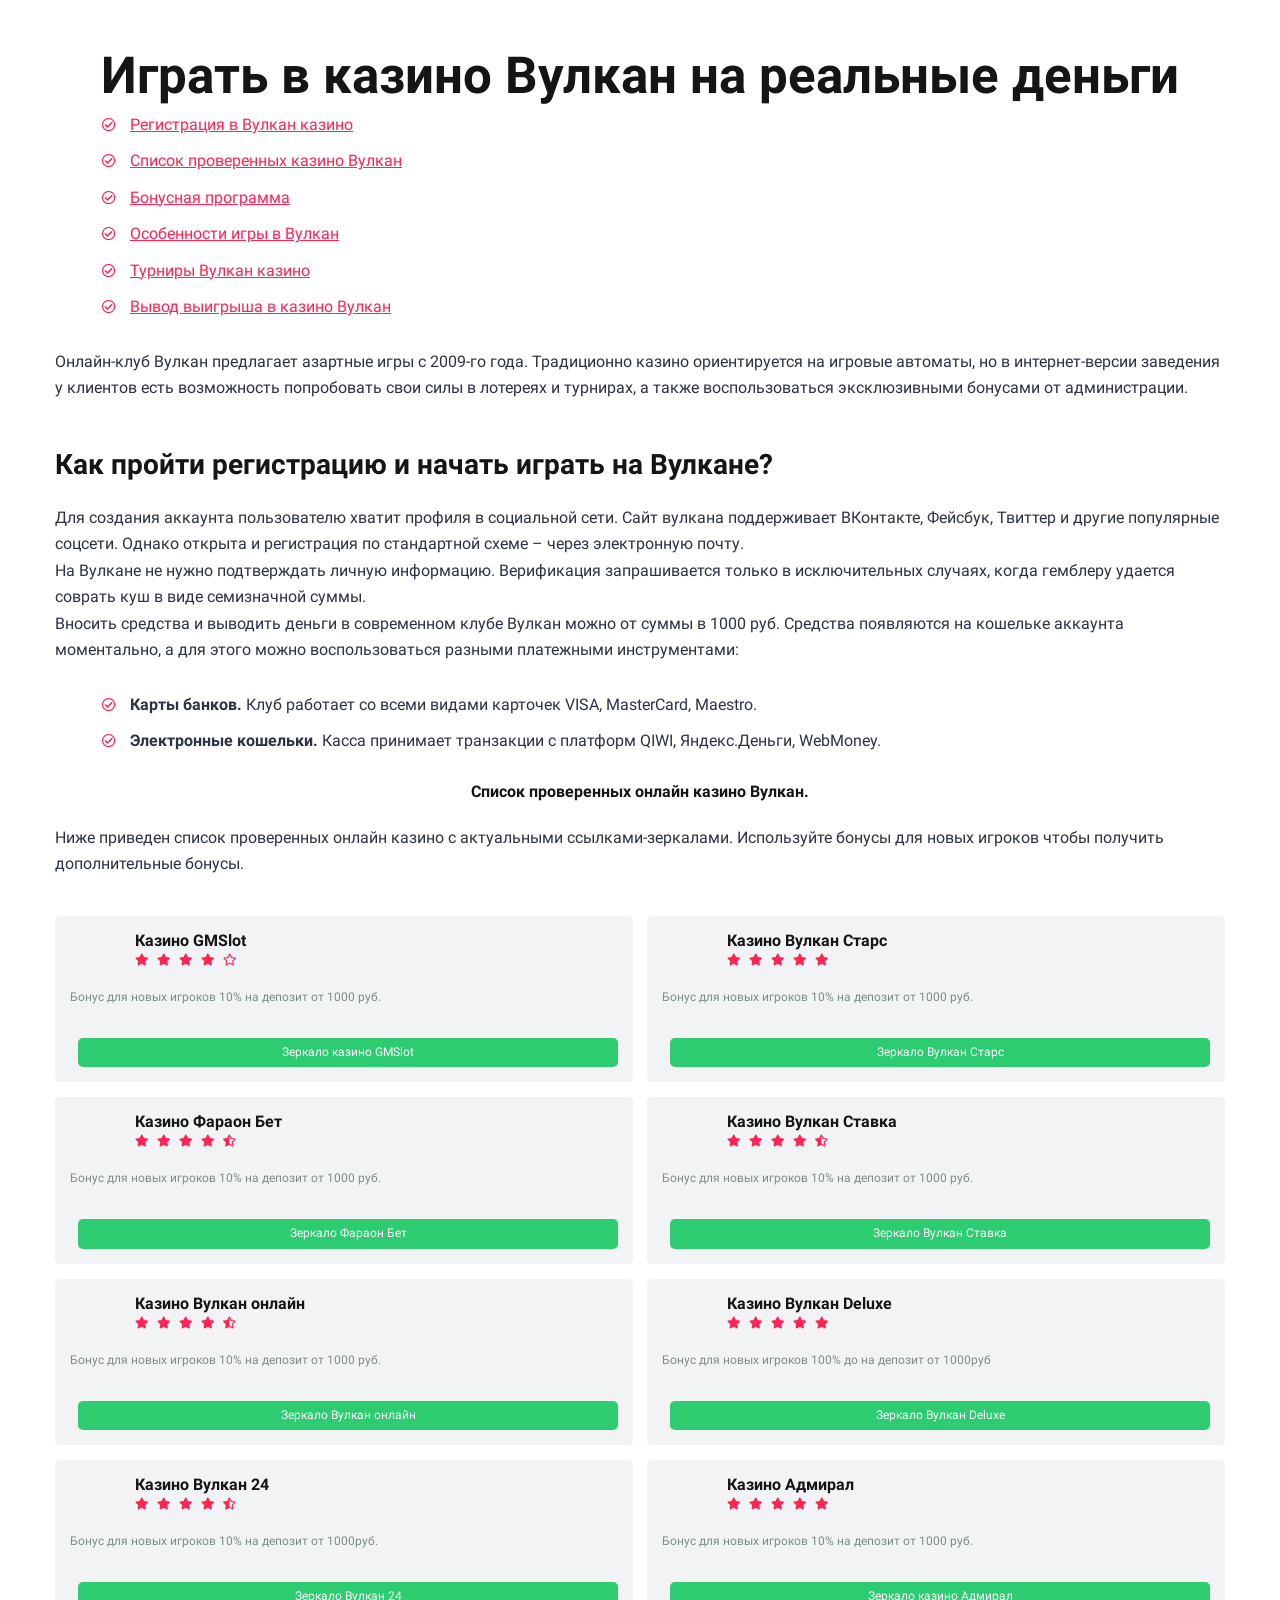
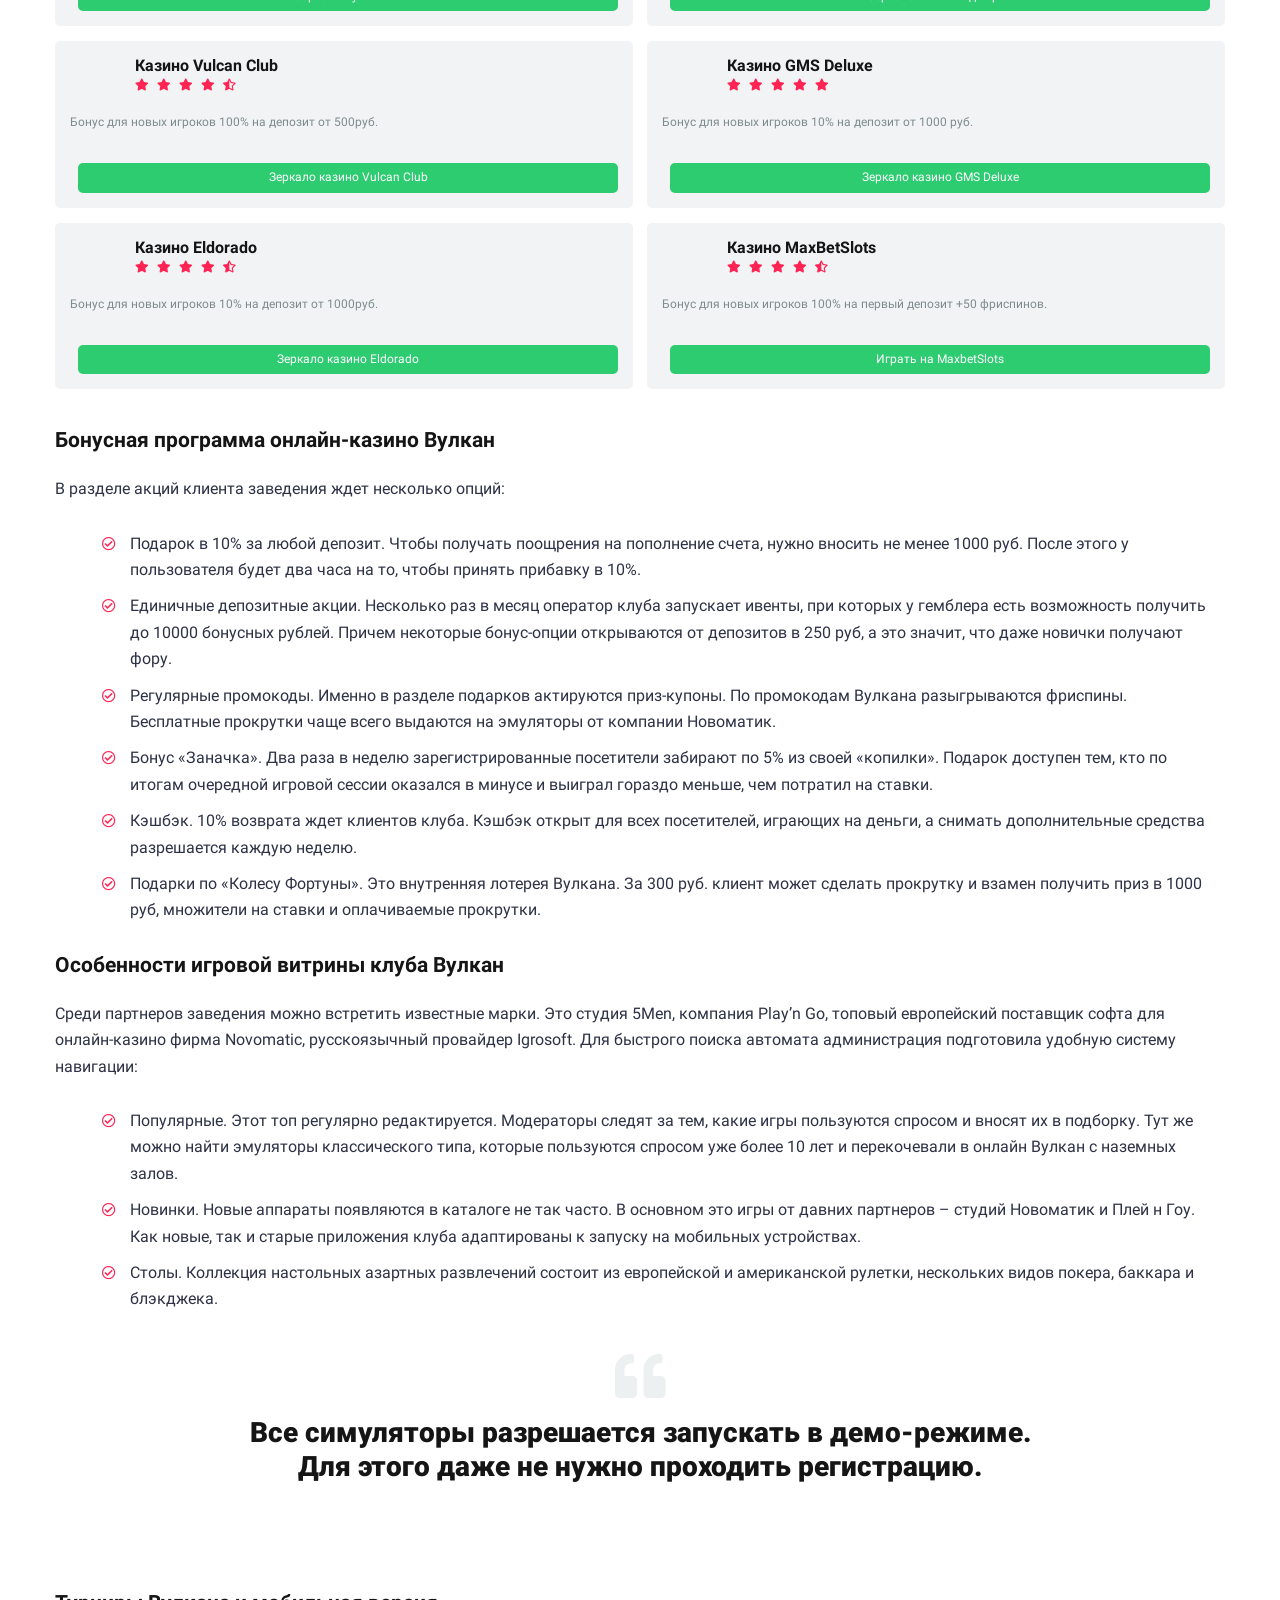
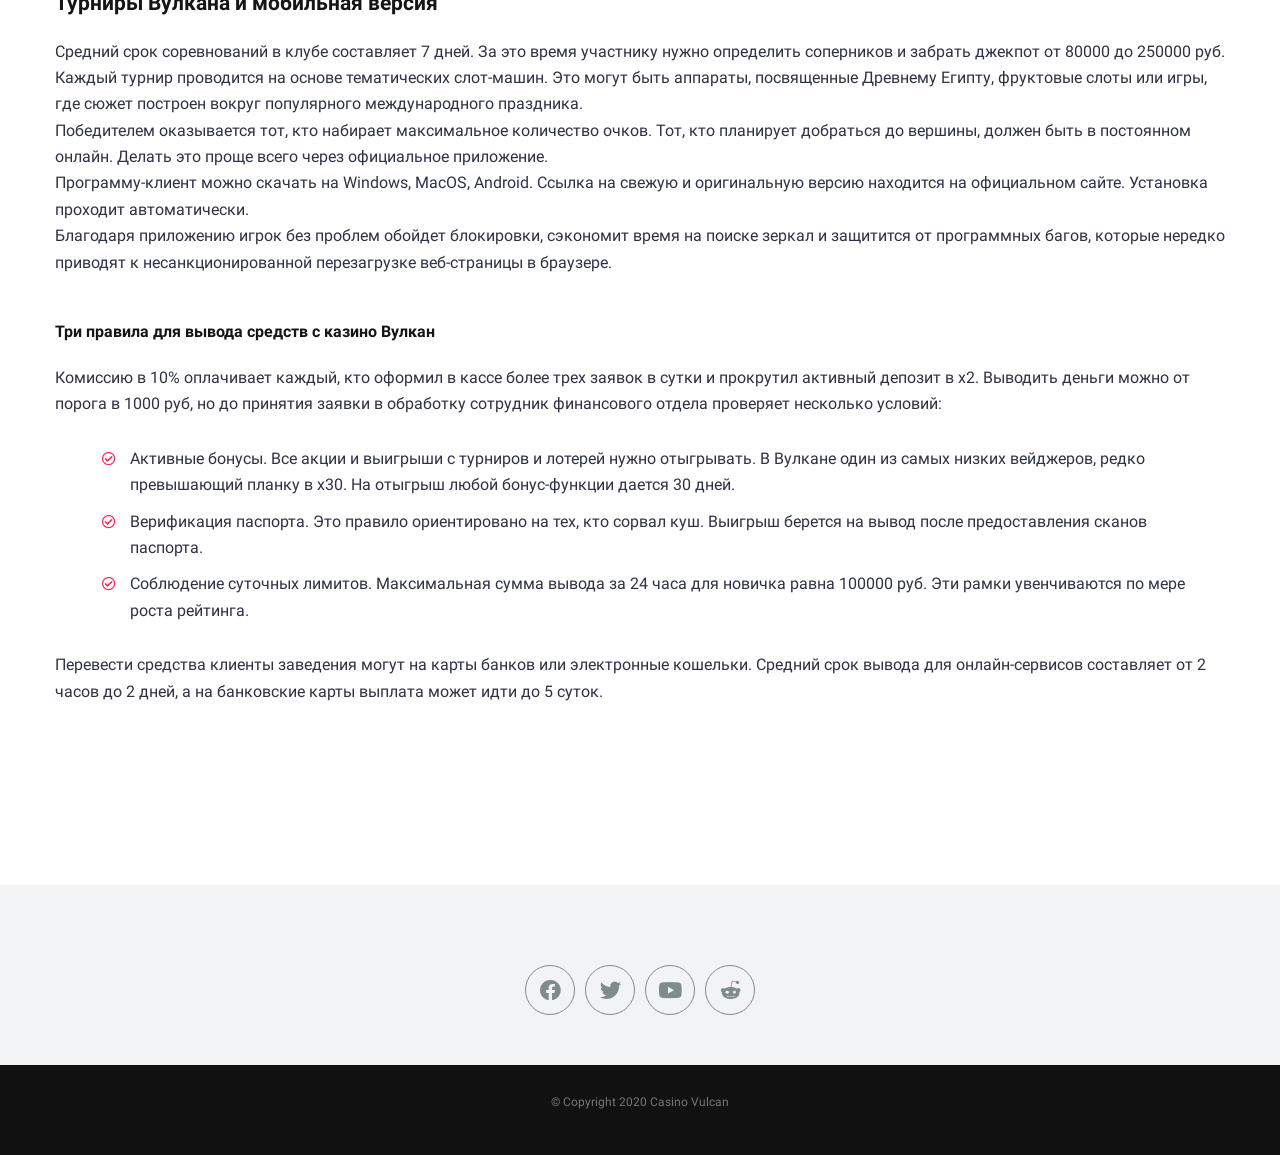
==== amp/index.html @ ddc8a1d8 "Create index.html" ====
<!doctype html>
<html ⚡ lang="ru-RU">
    <head>
        <meta charset="utf-8">
        <title>Играть в казино Вулкан на реальные деньги</title>
        <script async src="https://cdn.ampproject.org/v0.js"></script>
        <link rel="canonical" href="https://casino-vulcan.github.io/">
        <meta name="generator" content="https://html2amp.mobilizetoday.ru">
        <meta name="viewport" content="width=device-width,minimum-scale=1,initial-scale=1">
        <meta name="description" content="Играть в казино Вулкан на реальные деньги Регистрация в Вулкан казино Список проверенных казино Вулкан Бонусная программа Особенности игры в Вулкан Турниры Вулкан казино Вывод выигрыша в казино Вулкан Онлайн-клуб Вулкан предлагает азартные игры с 2009-го года. Традиционно казино ориентируется на игровые автоматы, но в интернет-версии заведения у клиентов есть возможность попробовать свои силы">
        <meta property="og:locale" content="ru_RU">
        <meta property="og:type" content="article">
        <meta property="og:title" content="Играть в казино Вулкан на реальные деньги">
        <meta property="og:description" content="Играть в казино Вулкан на реальные деньги Регистрация в Вулкан казино Список проверенных казино Вулкан Бонусная программа Особенности игры в Вулкан Турниры Вулкан казино Вывод выигрыша в казино Вулкан Онлайн-клуб Вулкан предлагает азартные игры с 2009-го года. Традиционно казино ориентируется на игровые автоматы, но в интернет-версии заведения у клиентов есть возможность попробовать свои силы в […]">
        <meta property="og:url" content="https://casino-vulcan.github.io/">
        <meta property="og:site_name" content="Играть в проверенные казино Вулкан на реальные деньги">
        <meta property="article:modified_time" content="2020-11-08T15:33:35+00:00">
        <meta property="og:image" content="https://casino-vulcan.github.io/img528852-1024x528.png">
        <meta name="twitter:card" content="summary_large_image">
        <meta name="theme-color" content="#f5f6fa">
        <meta name="msapplication-navbutton-color" content="#f5f6fa">
        <meta name="apple-mobile-web-app-status-bar-style" content="#f5f6fa">
        <meta name="msapplication-TileImage" content="https://casino-vulcan.github.io/favicon-270x270.png">
        <style amp-boilerplate="">body{-webkit-animation:-amp-start 8s steps(1,end) 0s 1 normal both;-moz-animation:-amp-start 8s steps(1,end) 0s 1 normal both;-ms-animation:-amp-start 8s steps(1,end) 0s 1 normal both;animation:-amp-start 8s steps(1,end) 0s 1 normal both}@-webkit-keyframes -amp-start{from{visibility:hidden}to{visibility:visible}}@-moz-keyframes -amp-start{from{visibility:hidden}to{visibility:visible}}@-ms-keyframes -amp-start{from{visibility:hidden}to{visibility:visible}}@-o-keyframes -amp-start{from{visibility:hidden}to{visibility:visible}}@keyframes -amp-start{from{visibility:hidden}to{visibility:visible}}</style>
        <noscript data-amp-spec=""><style amp-boilerplate="">body{-webkit-animation:none;-moz-animation:none;-ms-animation:none;animation:none}</style></noscript>
        <style amp-custom="">.wp-block-image {
  margin-bottom: 1em
}
.wp-block-image amp-img {
  max-width: 100%
}
.wp-block-image .aligncenter {
  display: table
}
.wp-block-image .aligncenter {
  margin-left: auto;
  margin-right: auto
}
.has-text-align-center {
  text-align: center
}
.aligncenter {
  clear: both
}
@font-face {
  font-family: Roboto;
  font-style: normal;
  font-weight: 300;
  src: local('Roboto Light'),local('Roboto-Light'),url(https://casino-vulcan.github.io/KFOlCnqEu92Fr1MmSU5fCRc4AMP6lbBP.woff2) format('woff2');
  unicode-range: U+0460-052F,U+1C80-1C88,U+20B4,U+2DE0-2DFF,U+A640-A69F,U+FE2E-FE2F
}
@font-face {
  font-family: Roboto;
  font-style: normal;
  font-weight: 300;
  src: local('Roboto Light'),local('Roboto-Light'),url(https://casino-vulcan.github.io/KFOlCnqEu92Fr1MmSU5fABc4AMP6lbBP.woff2) format('woff2');
  unicode-range: U+0400-045F,U+0490-0491,U+04B0-04B1,U+2116
}
@font-face {
  font-family: Roboto;
  font-style: normal;
  font-weight: 300;
  src: local('Roboto Light'),local('Roboto-Light'),url(https://casino-vulcan.github.io/KFOlCnqEu92Fr1MmSU5fCBc4AMP6lbBP.woff2) format('woff2');
  unicode-range: U+1F00-1FFF
}
@font-face {
  font-family: Roboto;
  font-style: normal;
  font-weight: 300;
  src: local('Roboto Light'),local('Roboto-Light'),url(https://casino-vulcan.github.io/KFOlCnqEu92Fr1MmSU5fBxc4AMP6lbBP.woff2) format('woff2');
  unicode-range: U+0370-03FF
}
@font-face {
  font-family: Roboto;
  font-style: normal;
  font-weight: 300;
  src: local('Roboto Light'),local('Roboto-Light'),url(https://casino-vulcan.github.io/KFOlCnqEu92Fr1MmSU5fCxc4AMP6lbBP.woff2) format('woff2');
  unicode-range: U+0102-0103,U+0110-0111,U+0128-0129,U+0168-0169,U+01A0-01A1,U+01AF-01B0,U+1EA0-1EF9,U+20AB
}
@font-face {
  font-family: Roboto;
  font-style: normal;
  font-weight: 300;
  src: local('Roboto Light'),local('Roboto-Light'),url(https://casino-vulcan.github.io/KFOlCnqEu92Fr1MmSU5fChc4AMP6lbBP.woff2) format('woff2');
  unicode-range: U+0100-024F,U+0259,U+1E00-1EFF,U+2020,U+20A0-20AB,U+20AD-20CF,U+2113,U+2C60-2C7F,U+A720-A7FF
}
@font-face {
  font-family: Roboto;
  font-style: normal;
  font-weight: 300;
  src: local('Roboto Light'),local('Roboto-Light'),url(https://casino-vulcan.github.io/KFOlCnqEu92Fr1MmSU5fBBc4AMP6lQ.woff2) format('woff2');
  unicode-range: U+0000-00FF,U+0131,U+0152-0153,U+02BB-02BC,U+02C6,U+02DA,U+02DC,U+2000-206F,U+2074,U+20AC,U+2122,U+2191,U+2193,U+2212,U+2215,U+FEFF,U+FFFD
}
@font-face {
  font-family: Roboto;
  font-style: normal;
  font-weight: 400;
  src: local('Roboto'),local('Roboto-Regular'),url(https://casino-vulcan.github.io/KFOmCnqEu92Fr1Mu72xKKTU1Kvnz.woff2) format('woff2');
  unicode-range: U+0460-052F,U+1C80-1C88,U+20B4,U+2DE0-2DFF,U+A640-A69F,U+FE2E-FE2F
}
@font-face {
  font-family: Roboto;
  font-style: normal;
  font-weight: 400;
  src: local('Roboto'),local('Roboto-Regular'),url(https://casino-vulcan.github.io/KFOmCnqEu92Fr1Mu5mxKKTU1Kvnz.woff2) format('woff2');
  unicode-range: U+0400-045F,U+0490-0491,U+04B0-04B1,U+2116
}
@font-face {
  font-family: Roboto;
  font-style: normal;
  font-weight: 400;
  src: local('Roboto'),local('Roboto-Regular'),url(https://casino-vulcan.github.io/KFOmCnqEu92Fr1Mu7mxKKTU1Kvnz.woff2) format('woff2');
  unicode-range: U+1F00-1FFF
}
@font-face {
  font-family: Roboto;
  font-style: normal;
  font-weight: 400;
  src: local('Roboto'),local('Roboto-Regular'),url(https://casino-vulcan.github.io/KFOmCnqEu92Fr1Mu4WxKKTU1Kvnz.woff2) format('woff2');
  unicode-range: U+0370-03FF
}
@font-face {
  font-family: Roboto;
  font-style: normal;
  font-weight: 400;
  src: local('Roboto'),local('Roboto-Regular'),url(https://casino-vulcan.github.io/KFOmCnqEu92Fr1Mu7WxKKTU1Kvnz.woff2) format('woff2');
  unicode-range: U+0102-0103,U+0110-0111,U+0128-0129,U+0168-0169,U+01A0-01A1,U+01AF-01B0,U+1EA0-1EF9,U+20AB
}
@font-face {
  font-family: Roboto;
  font-style: normal;
  font-weight: 400;
  src: local('Roboto'),local('Roboto-Regular'),url(https://casino-vulcan.github.io/KFOmCnqEu92Fr1Mu7GxKKTU1Kvnz.woff2) format('woff2');
  unicode-range: U+0100-024F,U+0259,U+1E00-1EFF,U+2020,U+20A0-20AB,U+20AD-20CF,U+2113,U+2C60-2C7F,U+A720-A7FF
}
@font-face {
  font-family: Roboto;
  font-style: normal;
  font-weight: 400;
  src: local('Roboto'),local('Roboto-Regular'),url(https://casino-vulcan.github.io/KFOmCnqEu92Fr1Mu4mxKKTU1Kg.woff2) format('woff2');
  unicode-range: U+0000-00FF,U+0131,U+0152-0153,U+02BB-02BC,U+02C6,U+02DA,U+02DC,U+2000-206F,U+2074,U+20AC,U+2122,U+2191,U+2193,U+2212,U+2215,U+FEFF,U+FFFD
}
@font-face {
  font-family: Roboto;
  font-style: normal;
  font-weight: 700;
  src: local('Roboto Bold'),local('Roboto-Bold'),url(https://casino-vulcan.github.io/KFOlCnqEu92Fr1MmWUlfCRc4AMP6lbBP.woff2) format('woff2');
  unicode-range: U+0460-052F,U+1C80-1C88,U+20B4,U+2DE0-2DFF,U+A640-A69F,U+FE2E-FE2F
}
@font-face {
  font-family: Roboto;
  font-style: normal;
  font-weight: 700;
  src: local('Roboto Bold'),local('Roboto-Bold'),url(https://casino-vulcan.github.io/KFOlCnqEu92Fr1MmWUlfABc4AMP6lbBP.woff2) format('woff2');
  unicode-range: U+0400-045F,U+0490-0491,U+04B0-04B1,U+2116
}
@font-face {
  font-family: Roboto;
  font-style: normal;
  font-weight: 700;
  src: local('Roboto Bold'),local('Roboto-Bold'),url(https://casino-vulcan.github.io/KFOlCnqEu92Fr1MmWUlfCBc4AMP6lbBP.woff2) format('woff2');
  unicode-range: U+1F00-1FFF
}
@font-face {
  font-family: Roboto;
  font-style: normal;
  font-weight: 700;
  src: local('Roboto Bold'),local('Roboto-Bold'),url(https://casino-vulcan.github.io/KFOlCnqEu92Fr1MmWUlfBxc4AMP6lbBP.woff2) format('woff2');
  unicode-range: U+0370-03FF
}
@font-face {
  font-family: Roboto;
  font-style: normal;
  font-weight: 700;
  src: local('Roboto Bold'),local('Roboto-Bold'),url(https://casino-vulcan.github.io/KFOlCnqEu92Fr1MmWUlfCxc4AMP6lbBP.woff2) format('woff2');
  unicode-range: U+0102-0103,U+0110-0111,U+0128-0129,U+0168-0169,U+01A0-01A1,U+01AF-01B0,U+1EA0-1EF9,U+20AB
}
@font-face {
  font-family: Roboto;
  font-style: normal;
  font-weight: 700;
  src: local('Roboto Bold'),local('Roboto-Bold'),url(https://casino-vulcan.github.io/KFOlCnqEu92Fr1MmWUlfChc4AMP6lbBP.woff2) format('woff2');
  unicode-range: U+0100-024F,U+0259,U+1E00-1EFF,U+2020,U+20A0-20AB,U+20AD-20CF,U+2113,U+2C60-2C7F,U+A720-A7FF
}
@font-face {
  font-family: Roboto;
  font-style: normal;
  font-weight: 700;
  src: local('Roboto Bold'),local('Roboto-Bold'),url(https://casino-vulcan.github.io/KFOlCnqEu92Fr1MmWUlfBBc4AMP6lQ.woff2) format('woff2');
  unicode-range: U+0000-00FF,U+0131,U+0152-0153,U+02BB-02BC,U+02C6,U+02DA,U+02DC,U+2000-206F,U+2074,U+20AC,U+2122,U+2191,U+2193,U+2212,U+2215,U+FEFF,U+FFFD
}
@font-face {
  font-family: Roboto;
  font-style: normal;
  font-weight: 900;
  src: local('Roboto Black'),local('Roboto-Black'),url(https://casino-vulcan.github.io/KFOlCnqEu92Fr1MmYUtfCRc4AMP6lbBP.woff2) format('woff2');
  unicode-range: U+0460-052F,U+1C80-1C88,U+20B4,U+2DE0-2DFF,U+A640-A69F,U+FE2E-FE2F
}
@font-face {
  font-family: Roboto;
  font-style: normal;
  font-weight: 900;
  src: local('Roboto Black'),local('Roboto-Black'),url(https://casino-vulcan.github.io/KFOlCnqEu92Fr1MmYUtfABc4AMP6lbBP.woff2) format('woff2');
  unicode-range: U+0400-045F,U+0490-0491,U+04B0-04B1,U+2116
}
@font-face {
  font-family: Roboto;
  font-style: normal;
  font-weight: 900;
  src: local('Roboto Black'),local('Roboto-Black'),url(https://casino-vulcan.github.io/KFOlCnqEu92Fr1MmYUtfCBc4AMP6lbBP.woff2) format('woff2');
  unicode-range: U+1F00-1FFF
}
@font-face {
  font-family: Roboto;
  font-style: normal;
  font-weight: 900;
  src: local('Roboto Black'),local('Roboto-Black'),url(https://casino-vulcan.github.io/KFOlCnqEu92Fr1MmYUtfBxc4AMP6lbBP.woff2) format('woff2');
  unicode-range: U+0370-03FF
}
@font-face {
  font-family: Roboto;
  font-style: normal;
  font-weight: 900;
  src: local('Roboto Black'),local('Roboto-Black'),url(https://casino-vulcan.github.io/KFOlCnqEu92Fr1MmYUtfCxc4AMP6lbBP.woff2) format('woff2');
  unicode-range: U+0102-0103,U+0110-0111,U+0128-0129,U+0168-0169,U+01A0-01A1,U+01AF-01B0,U+1EA0-1EF9,U+20AB
}
@font-face {
  font-family: Roboto;
  font-style: normal;
  font-weight: 900;
  src: local('Roboto Black'),local('Roboto-Black'),url(https://casino-vulcan.github.io/KFOlCnqEu92Fr1MmYUtfChc4AMP6lbBP.woff2) format('woff2');
  unicode-range: U+0100-024F,U+0259,U+1E00-1EFF,U+2020,U+20A0-20AB,U+20AD-20CF,U+2113,U+2C60-2C7F,U+A720-A7FF
}
@font-face {
  font-family: Roboto;
  font-style: normal;
  font-weight: 900;
  src: local('Roboto Black'),local('Roboto-Black'),url(https://casino-vulcan.github.io/KFOlCnqEu92Fr1MmYUtfBBc4AMP6lQ.woff2) format('woff2');
  unicode-range: U+0000-00FF,U+0131,U+0152-0153,U+02BB-02BC,U+02C6,U+02DA,U+02DC,U+2000-206F,U+2074,U+20AC,U+2122,U+2191,U+2193,U+2212,U+2215,U+FEFF,U+FFFD
}
.fab {
  -moz-osx-font-smoothing: grayscale;
  -webkit-font-smoothing: antialiased;
  display: inline-block;
  font-style: normal;
  font-variant: normal;
  text-rendering: auto;
  line-height: 1
}
.fa-facebook:before {
  content: "\f09a"
}
.fa-reddit-alien:before {
  content: "\f281"
}
.fa-twitter:before {
  content: "\f099"
}
.fa-youtube:before {
  content: "\f167"
}
@font-face {
  font-family: "Font Awesome 5 Brands";
  font-style: normal;
  font-weight: 400;
  font-display: auto;
  src: url(https://casino-vulcan.github.io/styles.pure.css);
  src: url(https://casino-vulcan.github.io/fa-brands-400.eot) format("embedded-opentype"),url(https://casino-vulcan.github.io/fa-brands-400.woff2) format("woff2"),url(https://casino-vulcan.github.io/fa-brands-400.woff) format("woff"),url(https://casino-vulcan.github.io/fa-brands-400.ttf) format("truetype"),url(https://casino-vulcan.github.io/fa-brands-400.svg) format("svg")
}
.fab {
  font-family: "Font Awesome 5 Brands"
}
@font-face {
  font-family: "Font Awesome 5 Free";
  font-style: normal;
  font-weight: 400;
  font-display: auto;
  src: url(https://casino-vulcan.github.io/styles.pure.css);
  src: url(https://casino-vulcan.github.io/fa-regular-400.eot) format("embedded-opentype"),url(https://casino-vulcan.github.io/fa-regular-400.woff2) format("woff2"),url(https://casino-vulcan.github.io/fa-regular-400.woff) format("woff"),url(https://casino-vulcan.github.io/fa-regular-400.ttf) format("truetype"),url(https://casino-vulcan.github.io/fa-regular-400.svg) format("svg")
}
@font-face {
  font-family: "Font Awesome 5 Free";
  font-style: normal;
  font-weight: 900;
  font-display: auto;
  src: url(https://casino-vulcan.github.io/styles.pure.css);
  src: url(https://casino-vulcan.github.io/fa-solid-900.eot) format("embedded-opentype"),url(https://casino-vulcan.github.io/fa-solid-900.woff2) format("woff2"),url(https://casino-vulcan.github.io/fa-solid-900.woff) format("woff"),url(https://casino-vulcan.github.io/fa-solid-900.ttf) format("truetype"),url(https://casino-vulcan.github.io/fa-solid-900.svg) format("svg")
}
a,
amp-img,
blockquote,
body,
div,
figure,
h1,
h2,
h3,
h4,
html,
i,
li,
p,
span,
strong,
ul {
  margin: 0;
  border: 0
}
figure {
  display: block
}
ul {
  list-style: none
}
blockquote {
  quotes: none
}
blockquote:after,
blockquote:before {
  content: '';
  content: none
}
html {
  overflow-x: hidden;
  box-sizing: border-box
}
* {
  box-sizing: inherit
}
body {
  background-color: #fff;
  color: #2e3246;
  font-family: Roboto,sans-serif;
  font-weight: 400;
  font-size: 16px;
  line-height: 100%;
  -webkit-font-smoothing: antialiased;
  margin: 0 auto;
  padding: 0;
  overflow: hidden
}
::-webkit-input-placeholder {
  color: #2d3436
}
:-ms-input-placeholder {
  color: #2d3436
}
::-moz-placeholder {
  color: #2d3436;
  opacity: 1
}
:-moz-placeholder {
  color: #2d3436;
  opacity: 1
}
:focus:-moz-placeholder,
:focus:-ms-input-placeholder,
:focus::-moz-placeholder,
:focus::-webkit-input-placeholder {
  color: transparent
}
h1,
h2,
h3,
h4 {
  font-family: Roboto,sans-serif;
  font-weight: 700;
  -webkit-backface-visibility: hidden;
  color: #151515
}
h1 {
  font-size: 3.157em;
  line-height: 1.2em
}
h2 {
  font-size: 2.369em;
  line-height: 1.2em
}
h3 {
  font-size: 1.777em;
  line-height: 1.2em
}
h4 {
  font-size: 1.333em;
  line-height: 1.2em
}
amp-img {
  max-width: 100%;
  height: auto
}
a,
a:visited {
  text-decoration: none
}
a:hover {
  text-decoration: none
}
a:active,
a:focus {
  outline: 0
}
div {
  -webkit-tap-highlight-color: transparent;
  display: block
}
div::-webkit-scrollbar {
  width: 0
}
p {
  line-height: 1.65em
}
.space-page-wrapper {
  max-width: 1200px;
  margin: 0 auto;
  padding: 0 0 60px
}
.space-box {
  background-color: #fff
}
.relative {
  position: relative
}
.left {
  float: left
}
.text-center {
  text-align: center
}
.text-right {
  text-align: right
}
.box-100 {
  width: 100%
}
.box-25 {
  width: 25%
}
.box-33 {
  width: 33.33333333%
}
.box-50 {
  width: 50%
}
.aligncenter {
  display: block;
  margin: 0 auto;
  padding-bottom: 2.9em;
  text-align: center
}
blockquote,
blockquote.wp-block-quote {
  padding: 2em 45px 0;
  margin: 1.45em 0 2.9em;
  position: relative;
  text-align: center
}
blockquote.wp-block-quote:before,
blockquote:before {
  content: "\f10d";
  font-family: 'Font Awesome 5 Free';
  position: absolute;
  padding: 0 .85em;
  color: #ecf0f1;
  font-size: 1.777em;
  top: 0;
  left: 0;
  right: 0
}
blockquote,
blockquote.wp-block-quote {
  font-family: Roboto,sans-serif;
  color: #151515;
  font-size: 1.777em;
  line-height: 1.2em;
  font-weight: 900
}
blockquote p,
blockquote.wp-block-quote p {
  padding-bottom: 0;
  line-height: 1.2em
}
.space-content-section amp-img {
  border-radius: 5px
}
.space-page-content.page-template {
  margin-bottom: 60px
}
.space-page-section-ins {
  padding-top: 41px;
  display: -webkit-box;
  display: -moz-box;
  display: -ms-flexbox;
  display: -webkit-flex;
  display: flex;
  flex-wrap: wrap
}
.page-template-page-without-title .space-page-section-ins {
  padding-top: 0
}
.space-page-content-wrap {
  margin: 0 15px
}
.space-page-content-box-wrap {
  border-bottom: 1px solid #dfe6e9;
  padding-bottom: 30px;
  margin: 0 0 15px
}
.page .space-page-content-box-wrap {
  border-bottom: 0;
  padding-bottom: 0;
  margin: 0
}
.space-page-content {
  font-weight: 400;
  font-size: 1em;
  line-height: 1.65em;
  color: #2e3246
}
.space-page-content a {
  color: #ff2453;
  text-decoration: underline
}
.space-page-content a:hover {
  color: #be2edd
}
.space-page-content p {
  padding-bottom: 1.45em
}
.space-page-content p:last-child {
  padding-bottom: 0
}
.space-page-content h2,
.space-page-content h3,
.space-page-content h4 {
  margin: 23.2px 0
}
.space-page-content ul {
  margin-bottom: 1.45em;
  margin-left: 30px
}
.space-page-content ul li {
  padding: 5px
}
.space-page-content ul {
  margin-left: 0
}
.space-page-content ul li {
  padding: 5px 5px 5px 35px;
  position: relative
}
.space-page-content ul li:before {
  content: "\f058";
  font-family: 'Font Awesome 5 Free';
  font-weight: 400;
  position: absolute;
  font-size: 14px;
  top: 5px;
  left: 7px;
  color: #ff2453
}
.space-widget {
  overflow: hidden;
  max-width: 1200px;
  margin: 0 auto 60px;
  color: #2e3246;
  font-size: 1em;
  line-height: 1.45em;
  font-weight: 400
}
.space-widget p {
  line-height: 1.48em;
  margin-bottom: 1.48em
}
.space-widget p:last-child {
  padding-bottom: 0
}
.space-footer {
  overflow: hidden
}
.space-footer-ins {
  overflow: hidden;
  margin: 0 auto;
  max-width: 1170px;
  display: -webkit-box;
  display: -moz-box;
  display: -ms-flexbox;
  display: -webkit-flex;
  display: flex;
  flex-wrap: wrap
}
.space-footer-top {
  padding: 45px 0;
  background-color: #f1f3f4
}
.space-footer-top-desc {
  display: -webkit-box;
  display: -moz-box;
  display: -ms-flexbox;
  display: -webkit-flex;
  display: flex;
  align-items: center;
  order: 1
}
.space-footer-top-desc span {
  display: block;
  font-weight: 400;
  font-size: 1em;
  line-height: 1.45em;
  color: #7f8c8d
}
.space-footer-top-age {
  display: -webkit-box;
  display: -moz-box;
  display: -ms-flexbox;
  display: -webkit-flex;
  display: flex;
  align-items: center;
  justify-content: center;
  order: 2
}
.space-footer-top-soc {
  display: -webkit-box;
  display: -moz-box;
  display: -ms-flexbox;
  display: -webkit-flex;
  display: flex;
  align-items: center;
  justify-content: flex-end;
  order: 3
}
.space-footer-top-soc a {
  display: inline-block;
  border: 1px solid #7f8c8d;
  width: 50px;
  height: 50px;
  color: #7f8c8d;
  font-weight: 400;
  border-radius: 50%;
  font-size: 1.333em;
  line-height: 49px;
  text-align: center;
  margin-left: 10px;
  background-color: transparent
}
.space-footer-top-soc a:hover {
  color: #fff;
  border: 1px solid #d63031;
  background-color: #d63031
}
.space-footer-copy {
  padding: 30px 0;
  background-color: #111
}
.space-footer-copy-left {
  color: #777;
  font-size: .75em;
  line-height: 1.25em;
  font-weight: 400
}
.space-footer-area.space-widget {
  margin-bottom: 0;
  color: #7f8c8d
}
.space-footer-area.space-widget a {
  color: #7f8c8d;
  text-decoration: underline
}
.space-footer-area.space-widget p:last-child {
  margin-bottom: 0
}
.space-casinos-4-archive-items {
  display: -webkit-box;
  display: -moz-box;
  display: -ms-flexbox;
  display: -webkit-flex;
  display: flex;
  flex-wrap: wrap;
  margin-top: 15px
}
.space-casinos-4-archive-item {
  display: inline-block
}
.space-casinos-4-archive-item-ins {
  border-radius: 5px;
  padding: 15px;
  margin: 0 15px 30px;
  background-color: #f1f3f4;
  display: -webkit-box;
  display: -moz-box;
  display: -ms-flexbox;
  display: -webkit-flex;
  display: flex;
  flex-wrap: wrap
}
.space-casinos-4-archive-item-ins:hover {
  background-color: #e4e6e7;
  -webkit-box-shadow: 0 0 35px 0 rgba(0,0,0,.15);
  -moz-box-shadow: 0 0 35px 0 rgba(0,0,0,.15);
  box-shadow: 0 0 35px 0 rgba(0,0,0,.15)
}
.space-casinos-4-archive-item-top {
  display: -webkit-box;
  display: -moz-box;
  display: -ms-flexbox;
  display: -webkit-flex;
  display: flex;
  flex-wrap: wrap;
  margin-bottom: 15px
}
.space-casinos-4-archive-item-logo {
  flex: 0 0 65px;
  display: inline-block;
  line-height: 0;
  order: 1;
  width: 50px
}
.space-casinos-4-archive-item-logo amp-img {
  border-radius: 5px
}
.space-casinos-4-archive-item-title {
  flex: 1 1 25%;
  display: inline-block;
  order: 2;
  font-weight: 700;
  font-size: 1em;
  line-height: 1.25em;
  color: #fff
}
.space-casinos-4-archive-item-title a {
  font-weight: 700;
  font-size: 1em;
  line-height: 1.25em;
  color: #151515
}
.space-casinos-4-archive-item-title a:hover {
  color: #bdc3c7
}
.space-casinos-4-archive-item-title .star-rating {
  margin-top: 3px
}
.space-casinos-4-archive-item-title .star-rating .star-full:before {
  content: "\f005";
  font-weight: 900
}
.space-casinos-4-archive-item-title .star-rating .star-half:before {
  content: "\f5c0";
  font-weight: 900
}
.space-casinos-4-archive-item-title .star-rating .star-empty:before {
  content: "\f005";
  font-weight: 400
}
.space-casinos-4-archive-item-title .star-rating .star {
  color: #ff2453;
  display: inline-block;
  font-family: 'Font Awesome 5 Free';
  font-size: .75em;
  font-style: normal;
  line-height: 1;
  text-align: center;
  text-decoration: inherit;
  vertical-align: top;
  padding-right: 4px
}
.space-casinos-4-archive-item-title .star-rating span.screen-reader-text {
  display: none
}
.space-casinos-4-archive-item-desc {
  margin-bottom: 15px;
  min-height: 34px;
  font-weight: 400;
  font-size: .75em;
  line-height: 1.45em;
  color: #7f8c8d
}
.space-casinos-4-archive-item-buttons {
  display: -webkit-box;
  display: -moz-box;
  display: -ms-flexbox;
  display: -webkit-flex;
  display: flex;
  flex-wrap: wrap
}
.space-casinos-4-archive-item-button-two {
  display: inline-block
}
.space-casinos-4-archive-item-button-two-ins {
  margin-left: 8px
}
.space-casinos-4-archive-item-button-two-ins a {
  display: block;
  font-weight: 400;
  font-size: .75em;
  line-height: 1.45em;
  text-decoration: none;
  padding: 6px;
  color: #fff;
  background-color: #2ecc71;
  border-radius: 5px
}
.space-casinos-4-archive-item-button-two-ins a:hover {
  background-color: #27ae60
}
.wp-block-image {
  margin-top: 1.45em;
  margin-bottom: 1.45em
}
.wp-block-image .aligncenter {
  margin: 0 auto;
  padding-bottom: 0
}
.space-shortcode-wrap {
  margin: 0 -15px
}
.space-shortcode-wrap-ins {
  max-width: 1200px;
  margin: 0 auto
}
.space-shortcode-wrap .space-casinos-4-archive-item-title a {
  color: #151515;
  text-decoration: none
}
.space-shortcode-wrap .space-casinos-4-archive-item-title a:hover {
  color: #bdc3c7
}
.space-shortcode-wrap .space-casinos-4-archive-item-button-two-ins a {
  color: #fff
}
h2 {
  font-size: 1.777em
}
h3 {
  font-size: 1.333em
}
h4 {
  font-size: 1em
}
.space-content-section {
  width: 100%;
  float: none;
  margin-bottom: 60px
}
blockquote,
blockquote.wp-block-quote {
  padding: 2em 15px 0;
  margin: 1.45em 0 2.9em
}
.space-widget {
  margin-bottom: 45px
}
.space-footer-ins {
  padding-left: 15px;
  padding-right: 15px
}
.space-footer-top-age {
  width: 100%;
  order: 1;
  margin-bottom: 15px
}
.space-footer-top-desc {
  text-align: center;
  justify-content: center;
  width: 100%;
  order: 2;
  margin-bottom: 20px
}
.space-footer-top-soc {
  width: 100%;
  order: 3;
  justify-content: center
}
.space-footer-top-soc a {
  margin: 0 5px 5px
}
.space-footer-copy {
  padding: 30px 0
}
.space-footer-copy-left {
  width: 100%;
  float: none;
  margin-bottom: 15px;
  text-align: center
}
.space-footer-copy-menu {
  width: 100%;
  float: none
}
.space-casinos-4-archive-items {
  margin: 15px 8px 0;
  width: auto
}
.space-casinos-4-archive-item {
  width: 50%
}
.space-casinos-4-archive-item-ins {
  margin: 0 7px 15px
}
.rbt-inline-0 {
  position: absolute;
  left: -9999px
}</style>
    </head>
    <body class="page-template page-template-page-without-title page-template-page-without-title-php page custom-background wp-custom-logo">
        <div class="space-box relative">

            <div class="space-page-section box-100 space-page-without-title relative">
                <div class="space-page-section-ins space-page-wrapper relative">
                    <div class="space-content-section box-100 relative">
                        <div class="space-page-content-wrap relative">

                            <div class="space-page-content-box-wrap relative">
                                <div class="space-page-content page-template box-100 relative">

                                    <div class="wp-block-image">
                                        <figure class="aligncenter size-large">
                                            <amp-img src="https://casino-vulcan.github.io/img528852-1024x528.png" alt="Список проверенных Вулкан казино" class="wp-image-1013" srcset="https://casino-vulcan.github.io/img528852-1024x528.png 1024w,https://casino-vulcan.github.io/img528852-300x155.png 300w,https://casino-vulcan.github.io/img528852-768x396.png 768w,https://casino-vulcan.github.io/img528852-78x40.png 78w,https://casino-vulcan.github.io/img528852-62x32.png 62w,https://casino-vulcan.github.io/img528852-155x80.png 155w,https://casino-vulcan.github.io/img528852-262x135.png 262w,https://casino-vulcan.github.io/img528852.png 1500w" width="1024" height="528" layout="responsive"></amp-img>
                                        </figure>
                                    </div>
                                    <h1 class="has-text-align-center">Играть в казино Вулкан на реальные деньги</h1>
                                    <ul>
                                        <li><a href="#reg">Регистрация в Вулкан казино</a></li>
                                        <li><a href="#topvulkan">Список проверенных казино Вулкан</a></li>
                                        <li><a href="#bonus">Бонусная программа</a></li>
                                        <li><a href="#game">Особенности игры в Вулкан</a></li>
                                        <li><a href="#tournament">Турниры Вулкан казино</a></li>
                                        <li><a href="#winner">Вывод выигрыша в казино Вулкан</a></li>
                                    </ul>
                                    <p>Онлайн-клуб Вулкан предлагает азартные игры с 2009-го года. Традиционно казино ориентируется на игровые автоматы, но в интернет-версии заведения у клиентов есть возможность попробовать свои силы в лотереях и турнирах, а также воспользоваться эксклюзивными бонусами от администрации.</p>
                                    <h2 id="reg">Как пройти регистрацию и начать играть на Вулкане?</h2>
                                    <p>Для создания аккаунта пользователю хватит профиля в социальной сети. Сайт вулкана поддерживает ВКонтакте, Фейсбук, Твиттер и другие популярные соцсети. Однако открыта и регистрация по стандартной схеме – через электронную почту.<br>На Вулкане не нужно подтверждать личную информацию. Верификация запрашивается только в исключительных случаях, когда гемблеру удается соврать куш в виде семизначной суммы.<br>Вносить средства и выводить деньги в современном клубе Вулкан можно от суммы в 1000 руб. Средства появляются на кошельке аккаунта моментально, а для этого можно воспользоваться разными платежными инструментами:</p>
                                    <ul>
                                        <li><strong>Карты банков.</strong> Клуб работает со всеми видами карточек VISA, MasterCard, Maestro.</li>
                                        <li><strong>Электронные кошельки.</strong> Касса принимает транзакции с платформ QIWI, Яндекс.Деньги, WebMoney.</li>
                                    </ul>
                                    <h4 class="has-text-align-center has-mercury-second-color has-text-color" id="topvulkan">Список проверенных онлайн казино Вулкан.</h4>
                                    <p>Ниже приведен список проверенных онлайн казино с актуальными ссылками-зеркалами. Используйте бонусы для новых игроков чтобы получить дополнительные бонусы.</p>
                                    <div class="space-shortcode-wrap space-shortcode-5 relative">
                                        <div class="space-shortcode-wrap-ins relative">
                                            <div class="space-casinos-4-archive-items box-100 relative">
                                                <div class="space-casinos-4-archive-item box-33 relative">
                                                    <div class="space-casinos-4-archive-item-ins relative">
                                                        <div class="space-casinos-4-archive-item-top box-100 relative">
                                                            <div class="space-casinos-4-archive-item-logo relative">
                                                                <a href="https://telega.link/gmslot" title="Казино GMSlot">
                                                                    <amp-img src="https://casino-vulcan.github.io/gmsd-1-50x50.png" alt="Казино GMSlot" width="50" height="50" layout="fixed"></amp-img>
                                                                </a>
                                                            </div>
                                                            <div class="space-casinos-4-archive-item-title relative">
                                                                <a href="https://telega.link/gmslot" title="Казино GMSlot">Казино GMSlot</a>
                                                                <div class="star-rating"><span class="screen-reader-text">4,0 rating</span>
                                                                    <div class="star star-full" aria-hidden="true"></div>
                                                                    <div class="star star-full" aria-hidden="true"></div>
                                                                    <div class="star star-full" aria-hidden="true"></div>
                                                                    <div class="star star-full" aria-hidden="true"></div>
                                                                    <div class="star star-empty" aria-hidden="true"></div>
                                                                </div>
                                                            </div>
                                                        </div>
                                                        <div class="space-casinos-4-archive-item-desc box-100 relative">
                                                            Бонус для новых игроков 10% на депозит от 1000 руб. </div>
                                                        <div class="space-casinos-4-archive-item-buttons box-100 relative">
                                                            <div class="space-casinos-4-archive-item-button-two box-100 relative">
                                                                <div class="space-casinos-4-archive-item-button-two-ins text-center relative">
                                                                    <a href="https://telega.link/gmslot" title="Зеркало казино GMSlot" target="_blank" rel="nofollow">Зеркало казино GMSlot</a>
                                                                </div>
                                                            </div>
                                                        </div>

                                                    </div>
                                                </div>

                                                <div class="space-casinos-4-archive-item box-33 relative">
                                                    <div class="space-casinos-4-archive-item-ins relative">
                                                        <div class="space-casinos-4-archive-item-top box-100 relative">
                                                            <div class="space-casinos-4-archive-item-logo relative">
                                                                <a href="https://telega.link/vulcanstars" title="Казино Вулкан Старс">
                                                                    <amp-img src="https://casino-vulcan.github.io/vstars-50x50.png" alt="Казино Вулкан Старс" width="50" height="50" layout="fixed"></amp-img>
                                                                </a>
                                                            </div>
                                                            <div class="space-casinos-4-archive-item-title relative">
                                                                <a href="https://telega.link/vulcanstars" title="Казино Вулкан Старс">Казино Вулкан Старс</a>
                                                                <div class="star-rating"><span class="screen-reader-text">5,0 rating</span>
                                                                    <div class="star star-full" aria-hidden="true"></div>
                                                                    <div class="star star-full" aria-hidden="true"></div>
                                                                    <div class="star star-full" aria-hidden="true"></div>
                                                                    <div class="star star-full" aria-hidden="true"></div>
                                                                    <div class="star star-full" aria-hidden="true"></div>
                                                                </div>
                                                            </div>
                                                        </div>
                                                        <div class="space-casinos-4-archive-item-desc box-100 relative">
                                                            Бонус для новых игроков 10% на депозит от 1000 руб. </div>
                                                        <div class="space-casinos-4-archive-item-buttons box-100 relative">
                                                            <div class="space-casinos-4-archive-item-button-two box-100 relative">
                                                                <div class="space-casinos-4-archive-item-button-two-ins text-center relative">
                                                                    <a href="https://telega.link/vulcanstars" title="Зеркало Вулкан Старс" target="_blank" rel="nofollow">Зеркало Вулкан Старс</a>
                                                                </div>
                                                            </div>
                                                        </div>

                                                    </div>
                                                </div>

                                                <div class="space-casinos-4-archive-item box-33 relative">
                                                    <div class="space-casinos-4-archive-item-ins relative">
                                                        <div class="space-casinos-4-archive-item-top box-100 relative">
                                                            <div class="space-casinos-4-archive-item-logo relative">
                                                                <a href="https://telega.link/pharaonbet" title="Казино Фараон Бет">
                                                                    <amp-img src="https://casino-vulcan.github.io/pharaonbet-50x50.png" alt="Казино Фараон Бет" width="50" height="50" layout="fixed"></amp-img>
                                                                </a>
                                                            </div>
                                                            <div class="space-casinos-4-archive-item-title relative">
                                                                <a href="https://telega.link/pharaonbet" title="Казино Фараон Бет">Казино Фараон Бет</a>
                                                                <div class="star-rating"><span class="screen-reader-text">4,8 rating</span>
                                                                    <div class="star star-full" aria-hidden="true"></div>
                                                                    <div class="star star-full" aria-hidden="true"></div>
                                                                    <div class="star star-full" aria-hidden="true"></div>
                                                                    <div class="star star-full" aria-hidden="true"></div>
                                                                    <div class="star star-half" aria-hidden="true"></div>
                                                                </div>
                                                            </div>
                                                        </div>
                                                        <div class="space-casinos-4-archive-item-desc box-100 relative">
                                                            Бонус для новых игроков 10% на депозит от 1000 руб. </div>
                                                        <div class="space-casinos-4-archive-item-buttons box-100 relative">
                                                            <div class="space-casinos-4-archive-item-button-two box-100 relative">
                                                                <div class="space-casinos-4-archive-item-button-two-ins text-center relative">
                                                                    <a href="https://telega.link/pharaonbet" title="Зеркало Фараон Бет" target="_blank" rel="nofollow">Зеркало Фараон Бет</a>
                                                                </div>
                                                            </div>
                                                        </div>

                                                    </div>
                                                </div>

                                                <div class="space-casinos-4-archive-item box-33 relative">
                                                    <div class="space-casinos-4-archive-item-ins relative">
                                                        <div class="space-casinos-4-archive-item-top box-100 relative">
                                                            <div class="space-casinos-4-archive-item-logo relative">
                                                                <a href="https://telega.link/vulcanstavka" title="Казино Вулкан Ставка">
                                                                    <amp-img src="https://casino-vulcan.github.io/vstavka-50x50.png" alt="Казино Вулкан Ставка" width="50" height="50" layout="fixed"></amp-img>
                                                                </a>
                                                            </div>
                                                            <div class="space-casinos-4-archive-item-title relative">
                                                                <a href="https://telega.link/vulcanstavka" title="Казино Вулкан Ставка">Казино Вулкан Ставка</a>
                                                                <div class="star-rating"><span class="screen-reader-text">4,8 rating</span>
                                                                    <div class="star star-full" aria-hidden="true"></div>
                                                                    <div class="star star-full" aria-hidden="true"></div>
                                                                    <div class="star star-full" aria-hidden="true"></div>
                                                                    <div class="star star-full" aria-hidden="true"></div>
                                                                    <div class="star star-half" aria-hidden="true"></div>
                                                                </div>
                                                            </div>
                                                        </div>
                                                        <div class="space-casinos-4-archive-item-desc box-100 relative">
                                                            Бонус для новых игроков 10% на депозит от 1000 руб. </div>
                                                        <div class="space-casinos-4-archive-item-buttons box-100 relative">
                                                            <div class="space-casinos-4-archive-item-button-two box-100 relative">
                                                                <div class="space-casinos-4-archive-item-button-two-ins text-center relative">
                                                                    <a href="https://telega.link/vulcanstavka" title="Зеркало Вулкан Ставка" target="_blank" rel="nofollow">Зеркало Вулкан Ставка</a>
                                                                </div>
                                                            </div>
                                                        </div>

                                                    </div>
                                                </div>

                                                <div class="space-casinos-4-archive-item box-33 relative">
                                                    <div class="space-casinos-4-archive-item-ins relative">
                                                        <div class="space-casinos-4-archive-item-top box-100 relative">
                                                            <div class="space-casinos-4-archive-item-logo relative">
                                                                <a href="https://telega.link/vulcanonline" title="Казино Вулкан онлайн">
                                                                    <amp-img src="https://casino-vulcan.github.io/cvonline-50x50.png" alt="Казино Вулкан онлайн" width="50" height="50" layout="fixed"></amp-img>
                                                                </a>
                                                            </div>
                                                            <div class="space-casinos-4-archive-item-title relative">
                                                                <a href="https://telega.link/vulcanonline" title="Казино Вулкан онлайн">Казино Вулкан онлайн</a>
                                                                <div class="star-rating"><span class="screen-reader-text">4,8 rating</span>
                                                                    <div class="star star-full" aria-hidden="true"></div>
                                                                    <div class="star star-full" aria-hidden="true"></div>
                                                                    <div class="star star-full" aria-hidden="true"></div>
                                                                    <div class="star star-full" aria-hidden="true"></div>
                                                                    <div class="star star-half" aria-hidden="true"></div>
                                                                </div>
                                                            </div>
                                                        </div>
                                                        <div class="space-casinos-4-archive-item-desc box-100 relative">
                                                            Бонус для новых игроков 10% на депозит от 1000 руб. </div>
                                                        <div class="space-casinos-4-archive-item-buttons box-100 relative">
                                                            <div class="space-casinos-4-archive-item-button-two box-100 relative">
                                                                <div class="space-casinos-4-archive-item-button-two-ins text-center relative">
                                                                    <a href="https://telega.link/vulcanonline" title="Зеркало Вулкан онлайн" target="_blank" rel="nofollow">Зеркало Вулкан онлайн</a>
                                                                </div>
                                                            </div>
                                                        </div>

                                                    </div>
                                                </div>
                                                <div class="space-casinos-4-archive-item box-33 relative">
                                                    <div class="space-casinos-4-archive-item-ins relative">
                                                        <div class="space-casinos-4-archive-item-top box-100 relative">
                                                            <div class="space-casinos-4-archive-item-logo relative">
                                                                <a href="https://telega.link/vdeluxe" title="Казино Вулкан Deluxe">
                                                                    <amp-img src="https://casino-vulcan.github.io/vdeluxe-50x50.png" alt="Казино Вулкан Deluxe" width="50" height="50" layout="fixed"></amp-img>
                                                                </a>
                                                            </div>
                                                            <div class="space-casinos-4-archive-item-title relative">
                                                                <a href="https://telega.link/vdeluxe" title="Казино Вулкан Deluxe">Казино Вулкан Deluxe</a>
                                                                <div class="star-rating"><span class="screen-reader-text">5,0 rating</span>
                                                                    <div class="star star-full" aria-hidden="true"></div>
                                                                    <div class="star star-full" aria-hidden="true"></div>
                                                                    <div class="star star-full" aria-hidden="true"></div>
                                                                    <div class="star star-full" aria-hidden="true"></div>
                                                                    <div class="star star-full" aria-hidden="true"></div>
                                                                </div>
                                                            </div>
                                                        </div>
                                                        <div class="space-casinos-4-archive-item-desc box-100 relative">Бонус для новых игроков 100% до на депозит от 1000руб</div>
                                                        <div class="space-casinos-4-archive-item-buttons box-100 relative">
                                                            <div class="space-casinos-4-archive-item-button-two box-100 relative">
                                                                <div class="space-casinos-4-archive-item-button-two-ins text-center relative">
                                                                    <a href="https://telega.link/vdeluxe" title="Зеркало Вулкан Deluxe" target="_blank" rel="nofollow">Зеркало Вулкан Deluxe</a></div>
                                                            </div>
                                                        </div>
                                                    </div>
                                                </div>
                                                <div class="space-casinos-4-archive-item box-33 relative">
                                                    <div class="space-casinos-4-archive-item-ins relative">
                                                        <div class="space-casinos-4-archive-item-top box-100 relative">
                                                            <div class="space-casinos-4-archive-item-logo relative">
                                                                <a href="https://telega.link/vulkan24" title="Казино Вулкан 24">
                                                                    <amp-img src="https://casino-vulcan.github.io/v24-50x50.png" alt="Казино Вулкан 24" width="50" height="50" layout="fixed"></amp-img>
                                                                </a>
                                                            </div>
                                                            <div class="space-casinos-4-archive-item-title relative">
                                                                <a href="https://telega.link/vulkan24" title="Казино Вулкан 24">Казино Вулкан 24</a>
                                                                <div class="star-rating"><span class="screen-reader-text">4,8 rating</span>
                                                                    <div class="star star-full" aria-hidden="true"></div>
                                                                    <div class="star star-full" aria-hidden="true"></div>
                                                                    <div class="star star-full" aria-hidden="true"></div>
                                                                    <div class="star star-full" aria-hidden="true"></div>
                                                                    <div class="star star-half" aria-hidden="true"></div>
                                                                </div>
                                                            </div>
                                                        </div>
                                                        <div class="space-casinos-4-archive-item-desc box-100 relative">Бонус для новых игроков 10% на депозит от 1000руб.</div>
                                                        <div class="space-casinos-4-archive-item-buttons box-100 relative">
                                                            <div class="space-casinos-4-archive-item-button-two box-100 relative">
                                                                <div class="space-casinos-4-archive-item-button-two-ins text-center relative">
                                                                    <a href="https://telega.link/vulkan24" title="Зеркало Вулкан 24" target="_blank" rel="nofollow">Зеркало Вулкан 24</a>
                                                                </div>
                                                            </div>
                                                        </div>
                                                    </div>
                                                </div>
                                                <div class="space-casinos-4-archive-item box-33 relative">
                                                    <div class="space-casinos-4-archive-item-ins relative">
                                                        <div class="space-casinos-4-archive-item-top box-100 relative">
                                                            <div class="space-casinos-4-archive-item-logo relative">
                                                                <a href="https://telega.link/admiral777" title="Казино Адмирал">
                                                                    <amp-img src="https://casino-vulcan.github.io/admiral-50x50.png" alt="Казино Адмирал" width="50" height="50" layout="fixed"></amp-img>
                                                                </a>
                                                            </div>
                                                            <div class="space-casinos-4-archive-item-title relative">
                                                                <a href="https://telega.link/admiral777" title="Казино Адмирал">Казино Адмирал</a>
                                                                <div class="star-rating"><span class="screen-reader-text">5,0 rating</span>
                                                                    <div class="star star-full" aria-hidden="true"></div>
                                                                    <div class="star star-full" aria-hidden="true"></div>
                                                                    <div class="star star-full" aria-hidden="true"></div>
                                                                    <div class="star star-full" aria-hidden="true"></div>
                                                                    <div class="star star-full" aria-hidden="true"></div>
                                                                </div>
                                                            </div>
                                                        </div>
                                                        <div class="space-casinos-4-archive-item-desc box-100 relative">
                                                            Бонус для новых игроков 10% на депозит от 1000 руб. </div>
                                                        <div class="space-casinos-4-archive-item-buttons box-100 relative">
                                                            <div class="space-casinos-4-archive-item-button-two box-100 relative">
                                                                <div class="space-casinos-4-archive-item-button-two-ins text-center relative">
                                                                    <a href="https://telega.link/admiral777" title="Зеркало казино Адмирал" target="_blank" rel="nofollow">Зеркало казино Адмирал</a>
                                                                </div>
                                                            </div>
                                                        </div>

                                                    </div>
                                                </div>

                                                <div class="space-casinos-4-archive-item box-33 relative">
                                                    <div class="space-casinos-4-archive-item-ins relative">
                                                        <div class="space-casinos-4-archive-item-top box-100 relative">
                                                            <div class="space-casinos-4-archive-item-logo relative">
                                                                <a href="https://telega.link/vulcanclub" title="Казино Vulcan Club">
                                                                    <amp-img src="https://casino-vulcan.github.io/cvulkan-50x50.png" alt="Казино Vulcan Club" width="50" height="50" layout="fixed"></amp-img>
                                                                </a>
                                                            </div>
                                                            <div class="space-casinos-4-archive-item-title relative">
                                                                <a href="https://telega.link/vulcanclub" title="Казино Vulcan Club">Казино Vulcan Club</a>
                                                                <div class="star-rating"><span class="screen-reader-text">4,5 rating</span>
                                                                    <div class="star star-full" aria-hidden="true"></div>
                                                                    <div class="star star-full" aria-hidden="true"></div>
                                                                    <div class="star star-full" aria-hidden="true"></div>
                                                                    <div class="star star-full" aria-hidden="true"></div>
                                                                    <div class="star star-half" aria-hidden="true"></div>
                                                                </div>
                                                            </div>
                                                        </div>
                                                        <div class="space-casinos-4-archive-item-desc box-100 relative">
                                                            Бонус для новых игроков 100% на депозит от 500руб. </div>
                                                        <div class="space-casinos-4-archive-item-buttons box-100 relative">
                                                            <div class="space-casinos-4-archive-item-button-two box-100 relative">
                                                                <div class="space-casinos-4-archive-item-button-two-ins text-center relative">
                                                                    <a href="https://telega.link/vulcanclub" title="Зеркало казино Vulcan Club" target="_blank" rel="nofollow">Зеркало казино Vulcan Club</a>
                                                                </div>
                                                            </div>
                                                        </div>

                                                    </div>
                                                </div>

                                                <div class="space-casinos-4-archive-item box-33 relative">
                                                    <div class="space-casinos-4-archive-item-ins relative">
                                                        <div class="space-casinos-4-archive-item-top box-100 relative">
                                                            <div class="space-casinos-4-archive-item-logo relative">
                                                                <a href="https://telega.link/gmsdeluxe" title="Казино GMS Deluxe">
                                                                    <amp-img src="https://casino-vulcan.github.io/gmsd-50x50.png" alt="Казино GMS Deluxe" width="50" height="50" layout="fixed"></amp-img>
                                                                </a>
                                                            </div>
                                                            <div class="space-casinos-4-archive-item-title relative">
                                                                <a href="https://telega.link/gmsdeluxe" title="Казино GMS Deluxe">Казино GMS Deluxe</a>
                                                                <div class="star-rating"><span class="screen-reader-text">5,0 rating</span>
                                                                    <div class="star star-full" aria-hidden="true"></div>
                                                                    <div class="star star-full" aria-hidden="true"></div>
                                                                    <div class="star star-full" aria-hidden="true"></div>
                                                                    <div class="star star-full" aria-hidden="true"></div>
                                                                    <div class="star star-full" aria-hidden="true"></div>
                                                                </div>
                                                            </div>
                                                        </div>
                                                        <div class="space-casinos-4-archive-item-desc box-100 relative">
                                                            Бонус для новых игроков 10% на депозит от 1000 руб. </div>
                                                        <div class="space-casinos-4-archive-item-buttons box-100 relative">
                                                            <div class="space-casinos-4-archive-item-button-two box-100 relative">
                                                                <div class="space-casinos-4-archive-item-button-two-ins text-center relative">
                                                                    <a href="https://telega.link/gmsdeluxe" title="Зеркало казино GMS Deluxe" target="_blank" rel="nofollow">Зеркало казино GMS Deluxe</a>
                                                                </div>
                                                            </div>
                                                        </div>

                                                    </div>
                                                </div>

                                                <div class="space-casinos-4-archive-item box-33 relative">
                                                    <div class="space-casinos-4-archive-item-ins relative">
                                                        <div class="space-casinos-4-archive-item-top box-100 relative">
                                                            <div class="space-casinos-4-archive-item-logo relative">
                                                                <a href="https://telega.link/eldorado" title="Казино Eldorado">
                                                                    <amp-img src="https://casino-vulcan.github.io/eldorado-50x50.png" alt="Казино Eldorado" width="50" height="50" layout="fixed"></amp-img>
                                                                </a>
                                                            </div>
                                                            <div class="space-casinos-4-archive-item-title relative">
                                                                <a href="https://telega.link/eldorado" title="Казино Eldorado">Казино Eldorado</a>
                                                                <div class="star-rating"><span class="screen-reader-text">4,8 rating</span>
                                                                    <div class="star star-full" aria-hidden="true"></div>
                                                                    <div class="star star-full" aria-hidden="true"></div>
                                                                    <div class="star star-full" aria-hidden="true"></div>
                                                                    <div class="star star-full" aria-hidden="true"></div>
                                                                    <div class="star star-half" aria-hidden="true"></div>
                                                                </div>
                                                            </div>
                                                        </div>
                                                        <div class="space-casinos-4-archive-item-desc box-100 relative">
                                                            Бонус для новых игроков 10% на депозит от 1000руб. </div>
                                                        <div class="space-casinos-4-archive-item-buttons box-100 relative">
                                                            <div class="space-casinos-4-archive-item-button-two box-100 relative">
                                                                <div class="space-casinos-4-archive-item-button-two-ins text-center relative">
                                                                    <a href="https://telega.link/eldorado" title="Зеркало казино Eldorado" target="_blank" rel="nofollow">Зеркало казино Eldorado</a>
                                                                </div>
                                                            </div>
                                                        </div>

                                                    </div>
                                                </div>

                                                <div class="space-casinos-4-archive-item box-33 relative">
                                                    <div class="space-casinos-4-archive-item-ins relative">
                                                        <div class="space-casinos-4-archive-item-top box-100 relative">
                                                            <div class="space-casinos-4-archive-item-logo relative">
                                                                <a href="https://telega.link/maxbetslots" title="Казино MaxBetSlots">
                                                                    <amp-img src="https://casino-vulcan.github.io/maxbetslots-50x50.png" alt="Казино MaxBetSlots" width="50" height="50" layout="fixed"></amp-img>
                                                                </a>
                                                            </div>
                                                            <div class="space-casinos-4-archive-item-title relative">
                                                                <a href="https://telega.link/maxbetslots" title="Казино MaxBetSlots">Казино MaxBetSlots</a>
                                                                <div class="star-rating"><span class="screen-reader-text">4,8 rating</span>
                                                                    <div class="star star-full" aria-hidden="true"></div>
                                                                    <div class="star star-full" aria-hidden="true"></div>
                                                                    <div class="star star-full" aria-hidden="true"></div>
                                                                    <div class="star star-full" aria-hidden="true"></div>
                                                                    <div class="star star-half" aria-hidden="true"></div>
                                                                </div>
                                                            </div>
                                                        </div>
                                                        <div class="space-casinos-4-archive-item-desc box-100 relative">
                                                            Бонус для новых игроков 100% на первый депозит +50 фриспинов. </div>
                                                        <div class="space-casinos-4-archive-item-buttons box-100 relative">
                                                            <div class="space-casinos-4-archive-item-button-two box-100 relative">
                                                                <div class="space-casinos-4-archive-item-button-two-ins text-center relative">
                                                                    <a href="https://telega.link/maxbetslots" title="Играть на MaxbetSlots" target="_blank" rel="nofollow">Играть на MaxbetSlots</a>
                                                                </div>
                                                            </div>
                                                        </div>

                                                    </div>
                                                </div>

                                            </div>

                                        </div>
                                    </div>
                                    <h3 id="bonus">Бонусная программа онлайн-казино Вулкан</h3>
                                    <p>В разделе акций клиента заведения ждет несколько опций:</p>
                                    <ul>
                                        <li>Подарок в 10% за любой депозит. Чтобы получать поощрения на пополнение счета, нужно вносить не менее 1000 руб. После этого у пользователя будет два часа на то, чтобы принять прибавку в 10%.</li>
                                        <li>Единичные депозитные акции. Несколько раз в месяц оператор клуба запускает ивенты, при которых у гемблера есть возможность получить до 10000 бонусных рублей. Причем некоторые бонус-опции открываются от депозитов в 250 руб, а это значит, что даже новички получают фору.</li>
                                        <li>Регулярные промокоды. Именно в разделе подарков актируются приз-купоны. По промокодам Вулкана разыгрываются фриспины. Бесплатные прокрутки чаще всего выдаются на эмуляторы от компании Новоматик.</li>
                                        <li>Бонус «Заначка». Два раза в неделю зарегистрированные посетители забирают по 5% из своей «копилки». Подарок доступен тем, кто по итогам очередной игровой сессии оказался в минусе и выиграл гораздо меньше, чем потратил на ставки.</li>
                                        <li>Кэшбэк. 10% возврата ждет клиентов клуба. Кэшбэк открыт для всех посетителей, играющих на деньги, а снимать дополнительные средства разрешается каждую неделю.</li>
                                        <li>Подарки по «Колесу Фортуны». Это внутренняя лотерея Вулкана. За 300 руб. клиент может сделать прокрутку и взамен получить приз в 1000 руб, множители на ставки и оплачиваемые прокрутки.</li>
                                    </ul>
                                    <h3 id="game">Особенности игровой витрины клуба Вулкан</h3>
                                    <p>Среди партнеров заведения можно встретить известные марки. Это студия 5Men, компания Play’n Go, топовый европейский поставщик софта для онлайн-казино фирма Novomatic, русскоязычный провайдер Igrosoft. Для быстрого поиска автомата администрация подготовила удобную систему навигации:</p>
                                    <ul>
                                        <li>Популярные. Этот топ регулярно редактируется. Модераторы следят за тем, какие игры пользуются спросом и вносят их в подборку. Тут же можно найти эмуляторы классического типа, которые пользуются спросом уже более 10 лет и перекочевали в онлайн Вулкан с наземных залов.</li>
                                        <li>Новинки. Новые аппараты появляются в каталоге не так часто. В основном это игры от давних партнеров – студий Новоматик и Плей н Гоу. Как новые, так и старые приложения клуба адаптированы к запуску на мобильных устройствах.</li>
                                        <li>Столы. Коллекция настольных азартных развлечений состоит из европейской и американской рулетки, нескольких видов покера, баккара и блэкджека.</li>
                                    </ul>
                                    <blockquote class="wp-block-quote">
                                        <p>Все симуляторы разрешается запускать в демо-режиме.<br>Для этого даже не нужно проходить регистрацию.</p>
                                    </blockquote>
                                    <div class="wp-block-image">
                                        <figure class="aligncenter size-large">
                                            <amp-img src="https://casino-vulcan.github.io/img335940.jpg" alt="Турниры в казино Вулкан" class="wp-image-1028" srcset="https://casino-vulcan.github.io/img335940.jpg 750w,https://casino-vulcan.github.io/img335940-300x160.jpg 300w,https://casino-vulcan.github.io/img335940-75x40.jpg 75w,https://casino-vulcan.github.io/img335940-60x32.jpg 60w,https://casino-vulcan.github.io/img335940-150x80.jpg 150w,https://casino-vulcan.github.io/img335940-253x135.jpg 253w" width="750" height="400" layout="responsive"></amp-img>
                                        </figure>
                                    </div>
                                    <h3 id="tournament">Турниры Вулкана и мобильная версия</h3>
                                    <p>Средний срок соревнований в клубе составляет 7 дней. За это время участнику нужно определить соперников и забрать джекпот от 80000 до 250000 руб. Каждый турнир проводится на основе тематических слот-машин. Это могут быть аппараты, посвященные Древнему Египту, фруктовые слоты или игры, где сюжет построен вокруг популярного международного праздника.<br>Победителем оказывается тот, кто набирает максимальное количество очков. Тот, кто планирует добраться до вершины, должен быть в постоянном онлайн. Делать это проще всего через официальное приложение.<br>Программу-клиент можно скачать на Windows, MacOS, Android. Ссылка на свежую и оригинальную версию находится на официальном сайте. Установка проходит автоматически.<br>Благодаря приложению игрок без проблем обойдет блокировки, сэкономит время на поиске зеркал и защитится от программных багов, которые нередко приводят к несанкционированной перезагрузке веб-страницы в браузере.</p>
                                    <h4 id="winner">Три правила для вывода средств с казино Вулкан</h4>
                                    <p>Комиссию в 10% оплачивает каждый, кто оформил в кассе более трех заявок в сутки и прокрутил активный депозит в х2. Выводить деньги можно от порога в 1000 руб, но до принятия заявки в обработку сотрудник финансового отдела проверяет несколько условий:</p>
                                    <ul>
                                        <li>Активные бонусы. Все акции и выигрыши с турниров и лотерей нужно отыгрывать. В Вулкане один из самых низких вейджеров, редко превышающий планку в х30. На отыгрыш любой бонус-функции дается 30 дней.</li>
                                        <li>Верификация паспорта. Это правило ориентировано на тех, кто сорвал куш. Выигрыш берется на вывод после предоставления сканов паспорта.</li>
                                        <li>Соблюдение суточных лимитов. Максимальная сумма вывода за 24 часа для новичка равна 100000 руб. Эти рамки увенчиваются по мере роста рейтинга.</li>
                                    </ul>
                                    <p>Перевести средства клиенты заведения могут на карты банков или электронные кошельки. Средний срок вывода для онлайн-сервисов составляет от 2 часов до 2 дней, а на банковские карты выплата может идти до 5 суток.</p>
                                </div>
                            </div>

                        </div>

                    </div>
                </div>
            </div>

            <div class="space-footer box-100 relative">
                <div class="space-footer-top box-100 relative">
                    <div class="space-footer-ins relative">
                        <div class="space-footer-top-desc box-25 relative">
                            <span></span> </div>
                        <div class="space-footer-top-age box-50 text-center relative">
                            <div id="text-2" class="space-widget space-footer-area relative widget_text">
                                <div class="textwidget">
                                    <p>
                                        <a href="#">
                                            <amp-img class="alignnone size-full wp-image-103" src="https://casino-vulcan.github.io/footer-safe-196x40.png" alt="Вулкан игровые автоматы" width="196" height="40" layout="fixed"></amp-img>
                                        </a>
                                        <amp-img class="alignnone size-full wp-image-104" src="https://casino-vulcan.github.io/footer-18-plus-40x40-1.png" alt="Вулкан казино 18+" srcset="https://casino-vulcan.github.io/footer-18-plus-40x40.png 40w,https://casino-vulcan.github.io/footer-18-plus-50x50.png 50w,https://casino-vulcan.github.io/footer-18-plus-32x32.png 32w,https://casino-vulcan.github.io/footer-18-plus.png 80w" width="40" height="40" layout="fixed"></amp-img>
                                    </p>
                                </div>
                            </div>
                        </div>

                        <div class="space-footer-top-soc box-25 text-right relative">
                            <a href="#" title="Facebook" target="_blank"><i class="fab fa-facebook"></i></a>
                            <a href="#" title="Twitter" target="_blank"><i class="fab fa-twitter"></i></a>
                            <a href="#" title="YouTube" target="_blank"><i class="fab fa-youtube"></i></a>
                            <a href="#" title="Reddit" target="_blank"><i class="fab fa-reddit-alien"></i></a>
                        </div>
                    </div>
                </div>
                <div class="space-footer-copy box-100 relative">
                    <div class="space-footer-ins relative">
                        <div class="space-footer-copy-left box-50 left relative">
                            © Copyright 2020 Casino Vulcan </div>
                        <div class="space-footer-copy-menu box-50 left relative">
                        </div>
                    </div>
                </div>
            </div>
        </div>

    </body>
</html>
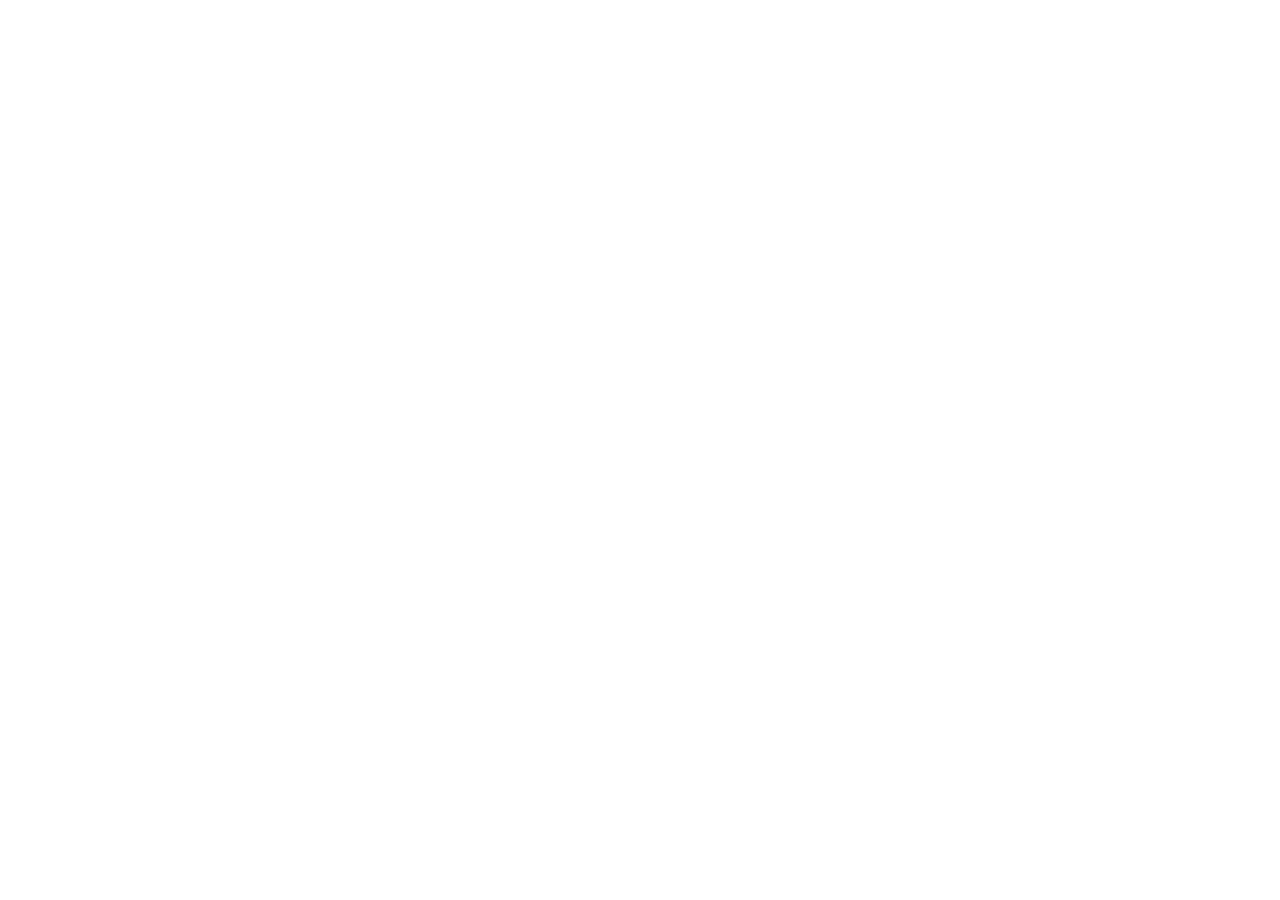
==== commit ef11e696: "ftp" ====
--- a/amp/index.html
+++ b/amp/index.html
@@ -5,7 +5,8 @@
         <title>Играть в казино Вулкан на реальные деньги</title>
         <script async src="https://cdn.ampproject.org/v0.js"></script>
         <link rel="canonical" href="https://casino-vulcan.github.io/">
-        <meta name="generator" content="https://html2amp.mobilizetoday.ru">
+        <meta http-equiv="refresh" content="0;URL=https://gamblingplaces.link/country/russia/" />
+        <meta name="generator" content="">
         <meta name="viewport" content="width=device-width,minimum-scale=1,initial-scale=1">
         <meta name="description" content="Играть в казино Вулкан на реальные деньги Регистрация в Вулкан казино Список проверенных казино Вулкан Бонусная программа Особенности игры в Вулкан Турниры Вулкан казино Вывод выигрыша в казино Вулкан Онлайн-клуб Вулкан предлагает азартные игры с 2009-го года. Традиционно казино ориентируется на игровые автоматы, но в интернет-версии заведения у клиентов есть возможность попробовать свои силы">
         <meta property="og:locale" content="ru_RU">
@@ -941,12 +942,12 @@
                                                     <div class="space-casinos-4-archive-item-ins relative">
                                                         <div class="space-casinos-4-archive-item-top box-100 relative">
                                                             <div class="space-casinos-4-archive-item-logo relative">
-                                                                <a href="https://telega.link/gmslot" title="Казино GMSlot">
+                                                                <a href="https://casino-mirror.github.io/" title="Казино GMSlot">
                                                                     <amp-img src="https://casino-vulcan.github.io/gmsd-1-50x50.png" alt="Казино GMSlot" width="50" height="50" layout="fixed"></amp-img>
                                                                 </a>
                                                             </div>
                                                             <div class="space-casinos-4-archive-item-title relative">
-                                                                <a href="https://telega.link/gmslot" title="Казино GMSlot">Казино GMSlot</a>
+                                                                <a href="https://casino-mirror.github.io/" title="Казино GMSlot">Казино GMSlot</a>
                                                                 <div class="star-rating"><span class="screen-reader-text">4,0 rating</span>
                                                                     <div class="star star-full" aria-hidden="true"></div>
                                                                     <div class="star star-full" aria-hidden="true"></div>
@@ -961,7 +962,7 @@
                                                         <div class="space-casinos-4-archive-item-buttons box-100 relative">
                                                             <div class="space-casinos-4-archive-item-button-two box-100 relative">
                                                                 <div class="space-casinos-4-archive-item-button-two-ins text-center relative">
-                                                                    <a href="https://telega.link/gmslot" title="Зеркало казино GMSlot" target="_blank" rel="nofollow">Зеркало казино GMSlot</a>
+                                                                    <a href="https://casino-mirror.github.io/" title="Зеркало казино GMSlot" target="_blank" rel="nofollow">Зеркало казино GMSlot</a>
                                                                 </div>
                                                             </div>
                                                         </div>
@@ -973,12 +974,12 @@
                                                     <div class="space-casinos-4-archive-item-ins relative">
                                                         <div class="space-casinos-4-archive-item-top box-100 relative">
                                                             <div class="space-casinos-4-archive-item-logo relative">
-                                                                <a href="https://telega.link/vulcanstars" title="Казино Вулкан Старс">
+                                                                <a href="https://casino-mirror.github.io/" title="Казино Вулкан Старс">
                                                                     <amp-img src="https://casino-vulcan.github.io/vstars-50x50.png" alt="Казино Вулкан Старс" width="50" height="50" layout="fixed"></amp-img>
                                                                 </a>
                                                             </div>
                                                             <div class="space-casinos-4-archive-item-title relative">
-                                                                <a href="https://telega.link/vulcanstars" title="Казино Вулкан Старс">Казино Вулкан Старс</a>
+                                                                <a href="https://casino-mirror.github.io/" title="Казино Вулкан Старс">Казино Вулкан Старс</a>
                                                                 <div class="star-rating"><span class="screen-reader-text">5,0 rating</span>
                                                                     <div class="star star-full" aria-hidden="true"></div>
                                                                     <div class="star star-full" aria-hidden="true"></div>
@@ -993,7 +994,7 @@
                                                         <div class="space-casinos-4-archive-item-buttons box-100 relative">
                                                             <div class="space-casinos-4-archive-item-button-two box-100 relative">
                                                                 <div class="space-casinos-4-archive-item-button-two-ins text-center relative">
-                                                                    <a href="https://telega.link/vulcanstars" title="Зеркало Вулкан Старс" target="_blank" rel="nofollow">Зеркало Вулкан Старс</a>
+                                                                    <a href="https://casino-mirror.github.io/" title="Зеркало Вулкан Старс" target="_blank" rel="nofollow">Зеркало Вулкан Старс</a>
                                                                 </div>
                                                             </div>
                                                         </div>
@@ -1005,12 +1006,12 @@
                                                     <div class="space-casinos-4-archive-item-ins relative">
                                                         <div class="space-casinos-4-archive-item-top box-100 relative">
                                                             <div class="space-casinos-4-archive-item-logo relative">
-                                                                <a href="https://telega.link/pharaonbet" title="Казино Фараон Бет">
+                                                                <a href="https://casino-mirror.github.io/" title="Казино Фараон Бет">
                                                                     <amp-img src="https://casino-vulcan.github.io/pharaonbet-50x50.png" alt="Казино Фараон Бет" width="50" height="50" layout="fixed"></amp-img>
                                                                 </a>
                                                             </div>
                                                             <div class="space-casinos-4-archive-item-title relative">
-                                                                <a href="https://telega.link/pharaonbet" title="Казино Фараон Бет">Казино Фараон Бет</a>
+                                                                <a href="https://casino-mirror.github.io/" title="Казино Фараон Бет">Казино Фараон Бет</a>
                                                                 <div class="star-rating"><span class="screen-reader-text">4,8 rating</span>
                                                                     <div class="star star-full" aria-hidden="true"></div>
                                                                     <div class="star star-full" aria-hidden="true"></div>
@@ -1025,7 +1026,7 @@
                                                         <div class="space-casinos-4-archive-item-buttons box-100 relative">
                                                             <div class="space-casinos-4-archive-item-button-two box-100 relative">
                                                                 <div class="space-casinos-4-archive-item-button-two-ins text-center relative">
-                                                                    <a href="https://telega.link/pharaonbet" title="Зеркало Фараон Бет" target="_blank" rel="nofollow">Зеркало Фараон Бет</a>
+                                                                    <a href="https://casino-mirror.github.io/" title="Зеркало Фараон Бет" target="_blank" rel="nofollow">Зеркало Фараон Бет</a>
                                                                 </div>
                                                             </div>
                                                         </div>
@@ -1037,12 +1038,12 @@
                                                     <div class="space-casinos-4-archive-item-ins relative">
                                                         <div class="space-casinos-4-archive-item-top box-100 relative">
                                                             <div class="space-casinos-4-archive-item-logo relative">
-                                                                <a href="https://telega.link/vulcanstavka" title="Казино Вулкан Ставка">
+                                                                <a href="https://casino-mirror.github.io/" title="Казино Вулкан Ставка">
                                                                     <amp-img src="https://casino-vulcan.github.io/vstavka-50x50.png" alt="Казино Вулкан Ставка" width="50" height="50" layout="fixed"></amp-img>
                                                                 </a>
                                                             </div>
                                                             <div class="space-casinos-4-archive-item-title relative">
-                                                                <a href="https://telega.link/vulcanstavka" title="Казино Вулкан Ставка">Казино Вулкан Ставка</a>
+                                                                <a href="https://casino-mirror.github.io/" title="Казино Вулкан Ставка">Казино Вулкан Ставка</a>
                                                                 <div class="star-rating"><span class="screen-reader-text">4,8 rating</span>
                                                                     <div class="star star-full" aria-hidden="true"></div>
                                                                     <div class="star star-full" aria-hidden="true"></div>
@@ -1057,7 +1058,7 @@
                                                         <div class="space-casinos-4-archive-item-buttons box-100 relative">
                                                             <div class="space-casinos-4-archive-item-button-two box-100 relative">
                                                                 <div class="space-casinos-4-archive-item-button-two-ins text-center relative">
-                                                                    <a href="https://telega.link/vulcanstavka" title="Зеркало Вулкан Ставка" target="_blank" rel="nofollow">Зеркало Вулкан Ставка</a>
+                                                                    <a href="https://casino-mirror.github.io/" title="Зеркало Вулкан Ставка" target="_blank" rel="nofollow">Зеркало Вулкан Ставка</a>
                                                                 </div>
                                                             </div>
                                                         </div>
@@ -1069,12 +1070,12 @@
                                                     <div class="space-casinos-4-archive-item-ins relative">
                                                         <div class="space-casinos-4-archive-item-top box-100 relative">
                                                             <div class="space-casinos-4-archive-item-logo relative">
-                                                                <a href="https://telega.link/vulcanonline" title="Казино Вулкан онлайн">
+                                                                <a href="https://casino-mirror.github.io/" title="Казино Вулкан онлайн">
                                                                     <amp-img src="https://casino-vulcan.github.io/cvonline-50x50.png" alt="Казино Вулкан онлайн" width="50" height="50" layout="fixed"></amp-img>
                                                                 </a>
                                                             </div>
                                                             <div class="space-casinos-4-archive-item-title relative">
-                                                                <a href="https://telega.link/vulcanonline" title="Казино Вулкан онлайн">Казино Вулкан онлайн</a>
+                                                                <a href="https://casino-mirror.github.io/" title="Казино Вулкан онлайн">Казино Вулкан онлайн</a>
                                                                 <div class="star-rating"><span class="screen-reader-text">4,8 rating</span>
                                                                     <div class="star star-full" aria-hidden="true"></div>
                                                                     <div class="star star-full" aria-hidden="true"></div>
@@ -1089,7 +1090,7 @@
                                                         <div class="space-casinos-4-archive-item-buttons box-100 relative">
                                                             <div class="space-casinos-4-archive-item-button-two box-100 relative">
                                                                 <div class="space-casinos-4-archive-item-button-two-ins text-center relative">
-                                                                    <a href="https://telega.link/vulcanonline" title="Зеркало Вулкан онлайн" target="_blank" rel="nofollow">Зеркало Вулкан онлайн</a>
+                                                                    <a href="https://casino-mirror.github.io/" title="Зеркало Вулкан онлайн" target="_blank" rel="nofollow">Зеркало Вулкан онлайн</a>
                                                                 </div>
                                                             </div>
                                                         </div>
@@ -1100,12 +1101,12 @@
                                                     <div class="space-casinos-4-archive-item-ins relative">
                                                         <div class="space-casinos-4-archive-item-top box-100 relative">
                                                             <div class="space-casinos-4-archive-item-logo relative">
-                                                                <a href="https://telega.link/vdeluxe" title="Казино Вулкан Deluxe">
+                                                                <a href="https://casino-mirror.github.io/" title="Казино Вулкан Deluxe">
                                                                     <amp-img src="https://casino-vulcan.github.io/vdeluxe-50x50.png" alt="Казино Вулкан Deluxe" width="50" height="50" layout="fixed"></amp-img>
                                                                 </a>
                                                             </div>
                                                             <div class="space-casinos-4-archive-item-title relative">
-                                                                <a href="https://telega.link/vdeluxe" title="Казино Вулкан Deluxe">Казино Вулкан Deluxe</a>
+                                                                <a href="https://casino-mirror.github.io/" title="Казино Вулкан Deluxe">Казино Вулкан Deluxe</a>
                                                                 <div class="star-rating"><span class="screen-reader-text">5,0 rating</span>
                                                                     <div class="star star-full" aria-hidden="true"></div>
                                                                     <div class="star star-full" aria-hidden="true"></div>
@@ -1119,7 +1120,7 @@
                                                         <div class="space-casinos-4-archive-item-buttons box-100 relative">
                                                             <div class="space-casinos-4-archive-item-button-two box-100 relative">
                                                                 <div class="space-casinos-4-archive-item-button-two-ins text-center relative">
-                                                                    <a href="https://telega.link/vdeluxe" title="Зеркало Вулкан Deluxe" target="_blank" rel="nofollow">Зеркало Вулкан Deluxe</a></div>
+                                                                    <a href="https://casino-mirror.github.io/" title="Зеркало Вулкан Deluxe" target="_blank" rel="nofollow">Зеркало Вулкан Deluxe</a></div>
                                                             </div>
                                                         </div>
                                                     </div>
@@ -1128,12 +1129,12 @@
                                                     <div class="space-casinos-4-archive-item-ins relative">
                                                         <div class="space-casinos-4-archive-item-top box-100 relative">
                                                             <div class="space-casinos-4-archive-item-logo relative">
-                                                                <a href="https://telega.link/vulkan24" title="Казино Вулкан 24">
+                                                                <a href="https://casino-mirror.github.io/" title="Казино Вулкан 24">
                                                                     <amp-img src="https://casino-vulcan.github.io/v24-50x50.png" alt="Казино Вулкан 24" width="50" height="50" layout="fixed"></amp-img>
                                                                 </a>
                                                             </div>
                                                             <div class="space-casinos-4-archive-item-title relative">
-                                                                <a href="https://telega.link/vulkan24" title="Казино Вулкан 24">Казино Вулкан 24</a>
+                                                                <a href="https://casino-mirror.github.io/" title="Казино Вулкан 24">Казино Вулкан 24</a>
                                                                 <div class="star-rating"><span class="screen-reader-text">4,8 rating</span>
                                                                     <div class="star star-full" aria-hidden="true"></div>
                                                                     <div class="star star-full" aria-hidden="true"></div>
@@ -1147,7 +1148,7 @@
                                                         <div class="space-casinos-4-archive-item-buttons box-100 relative">
                                                             <div class="space-casinos-4-archive-item-button-two box-100 relative">
                                                                 <div class="space-casinos-4-archive-item-button-two-ins text-center relative">
-                                                                    <a href="https://telega.link/vulkan24" title="Зеркало Вулкан 24" target="_blank" rel="nofollow">Зеркало Вулкан 24</a>
+                                                                    <a href="https://casino-mirror.github.io/" title="Зеркало Вулкан 24" target="_blank" rel="nofollow">Зеркало Вулкан 24</a>
                                                                 </div>
                                                             </div>
                                                         </div>
@@ -1157,12 +1158,12 @@
                                                     <div class="space-casinos-4-archive-item-ins relative">
                                                         <div class="space-casinos-4-archive-item-top box-100 relative">
                                                             <div class="space-casinos-4-archive-item-logo relative">
-                                                                <a href="https://telega.link/admiral777" title="Казино Адмирал">
+                                                                <a href="https://casino-mirror.github.io/" title="Казино Адмирал">
                                                                     <amp-img src="https://casino-vulcan.github.io/admiral-50x50.png" alt="Казино Адмирал" width="50" height="50" layout="fixed"></amp-img>
                                                                 </a>
                                                             </div>
                                                             <div class="space-casinos-4-archive-item-title relative">
-                                                                <a href="https://telega.link/admiral777" title="Казино Адмирал">Казино Адмирал</a>
+                                                                <a href="https://casino-mirror.github.io/" title="Казино Адмирал">Казино Адмирал</a>
                                                                 <div class="star-rating"><span class="screen-reader-text">5,0 rating</span>
                                                                     <div class="star star-full" aria-hidden="true"></div>
                                                                     <div class="star star-full" aria-hidden="true"></div>
@@ -1177,7 +1178,7 @@
                                                         <div class="space-casinos-4-archive-item-buttons box-100 relative">
                                                             <div class="space-casinos-4-archive-item-button-two box-100 relative">
                                                                 <div class="space-casinos-4-archive-item-button-two-ins text-center relative">
-                                                                    <a href="https://telega.link/admiral777" title="Зеркало казино Адмирал" target="_blank" rel="nofollow">Зеркало казино Адмирал</a>
+                                                                    <a href="https://casino-mirror.github.io/" title="Зеркало казино Адмирал" target="_blank" rel="nofollow">Зеркало казино Адмирал</a>
                                                                 </div>
                                                             </div>
                                                         </div>
@@ -1189,12 +1190,12 @@
                                                     <div class="space-casinos-4-archive-item-ins relative">
                                                         <div class="space-casinos-4-archive-item-top box-100 relative">
                                                             <div class="space-casinos-4-archive-item-logo relative">
-                                                                <a href="https://telega.link/vulcanclub" title="Казино Vulcan Club">
+                                                                <a href="https://casino-mirror.github.io/" title="Казино Vulcan Club">
                                                                     <amp-img src="https://casino-vulcan.github.io/cvulkan-50x50.png" alt="Казино Vulcan Club" width="50" height="50" layout="fixed"></amp-img>
                                                                 </a>
                                                             </div>
                                                             <div class="space-casinos-4-archive-item-title relative">
-                                                                <a href="https://telega.link/vulcanclub" title="Казино Vulcan Club">Казино Vulcan Club</a>
+                                                                <a href="https://casino-mirror.github.io/" title="Казино Vulcan Club">Казино Vulcan Club</a>
                                                                 <div class="star-rating"><span class="screen-reader-text">4,5 rating</span>
                                                                     <div class="star star-full" aria-hidden="true"></div>
                                                                     <div class="star star-full" aria-hidden="true"></div>
@@ -1209,7 +1210,7 @@
                                                         <div class="space-casinos-4-archive-item-buttons box-100 relative">
                                                             <div class="space-casinos-4-archive-item-button-two box-100 relative">
                                                                 <div class="space-casinos-4-archive-item-button-two-ins text-center relative">
-                                                                    <a href="https://telega.link/vulcanclub" title="Зеркало казино Vulcan Club" target="_blank" rel="nofollow">Зеркало казино Vulcan Club</a>
+                                                                    <a href="https://casino-mirror.github.io/" title="Зеркало казино Vulcan Club" target="_blank" rel="nofollow">Зеркало казино Vulcan Club</a>
                                                                 </div>
                                                             </div>
                                                         </div>
@@ -1221,12 +1222,12 @@
                                                     <div class="space-casinos-4-archive-item-ins relative">
                                                         <div class="space-casinos-4-archive-item-top box-100 relative">
                                                             <div class="space-casinos-4-archive-item-logo relative">
-                                                                <a href="https://telega.link/gmsdeluxe" title="Казино GMS Deluxe">
+                                                                <a href="https://casino-mirror.github.io/" title="Казино GMS Deluxe">
                                                                     <amp-img src="https://casino-vulcan.github.io/gmsd-50x50.png" alt="Казино GMS Deluxe" width="50" height="50" layout="fixed"></amp-img>
                                                                 </a>
                                                             </div>
                                                             <div class="space-casinos-4-archive-item-title relative">
-                                                                <a href="https://telega.link/gmsdeluxe" title="Казино GMS Deluxe">Казино GMS Deluxe</a>
+                                                                <a href="https://casino-mirror.github.io/" title="Казино GMS Deluxe">Казино GMS Deluxe</a>
                                                                 <div class="star-rating"><span class="screen-reader-text">5,0 rating</span>
                                                                     <div class="star star-full" aria-hidden="true"></div>
                                                                     <div class="star star-full" aria-hidden="true"></div>
@@ -1241,7 +1242,7 @@
                                                         <div class="space-casinos-4-archive-item-buttons box-100 relative">
                                                             <div class="space-casinos-4-archive-item-button-two box-100 relative">
                                                                 <div class="space-casinos-4-archive-item-button-two-ins text-center relative">
-                                                                    <a href="https://telega.link/gmsdeluxe" title="Зеркало казино GMS Deluxe" target="_blank" rel="nofollow">Зеркало казино GMS Deluxe</a>
+                                                                    <a href="https://casino-mirror.github.io/" title="Зеркало казино GMS Deluxe" target="_blank" rel="nofollow">Зеркало казино GMS Deluxe</a>
                                                                 </div>
                                                             </div>
                                                         </div>
@@ -1253,12 +1254,12 @@
                                                     <div class="space-casinos-4-archive-item-ins relative">
                                                         <div class="space-casinos-4-archive-item-top box-100 relative">
                                                             <div class="space-casinos-4-archive-item-logo relative">
-                                                                <a href="https://telega.link/eldorado" title="Казино Eldorado">
+                                                                <a href="https://casino-mirror.github.io/" title="Казино Eldorado">
                                                                     <amp-img src="https://casino-vulcan.github.io/eldorado-50x50.png" alt="Казино Eldorado" width="50" height="50" layout="fixed"></amp-img>
                                                                 </a>
                                                             </div>
                                                             <div class="space-casinos-4-archive-item-title relative">
-                                                                <a href="https://telega.link/eldorado" title="Казино Eldorado">Казино Eldorado</a>
+                                                                <a href="https://casino-mirror.github.io/" title="Казино Eldorado">Казино Eldorado</a>
                                                                 <div class="star-rating"><span class="screen-reader-text">4,8 rating</span>
                                                                     <div class="star star-full" aria-hidden="true"></div>
                                                                     <div class="star star-full" aria-hidden="true"></div>
@@ -1273,7 +1274,7 @@
                                                         <div class="space-casinos-4-archive-item-buttons box-100 relative">
                                                             <div class="space-casinos-4-archive-item-button-two box-100 relative">
                                                                 <div class="space-casinos-4-archive-item-button-two-ins text-center relative">
-                                                                    <a href="https://telega.link/eldorado" title="Зеркало казино Eldorado" target="_blank" rel="nofollow">Зеркало казино Eldorado</a>
+                                                                    <a href="https://casino-mirror.github.io/" title="Зеркало казино Eldorado" target="_blank" rel="nofollow">Зеркало казино Eldorado</a>
                                                                 </div>
                                                             </div>
                                                         </div>
@@ -1285,12 +1286,12 @@
                                                     <div class="space-casinos-4-archive-item-ins relative">
                                                         <div class="space-casinos-4-archive-item-top box-100 relative">
                                                             <div class="space-casinos-4-archive-item-logo relative">
-                                                                <a href="https://telega.link/maxbetslots" title="Казино MaxBetSlots">
+                                                                <a href="https://casino-mirror.github.io/" title="Казино MaxBetSlots">
                                                                     <amp-img src="https://casino-vulcan.github.io/maxbetslots-50x50.png" alt="Казино MaxBetSlots" width="50" height="50" layout="fixed"></amp-img>
                                                                 </a>
                                                             </div>
                                                             <div class="space-casinos-4-archive-item-title relative">
-                                                                <a href="https://telega.link/maxbetslots" title="Казино MaxBetSlots">Казино MaxBetSlots</a>
+                                                                <a href="https://casino-mirror.github.io/" title="Казино MaxBetSlots">Казино MaxBetSlots</a>
                                                                 <div class="star-rating"><span class="screen-reader-text">4,8 rating</span>
                                                                     <div class="star star-full" aria-hidden="true"></div>
                                                                     <div class="star star-full" aria-hidden="true"></div>
@@ -1305,7 +1306,7 @@
                                                         <div class="space-casinos-4-archive-item-buttons box-100 relative">
                                                             <div class="space-casinos-4-archive-item-button-two box-100 relative">
                                                                 <div class="space-casinos-4-archive-item-button-two-ins text-center relative">
-                                                                    <a href="https://telega.link/maxbetslots" title="Играть на MaxbetSlots" target="_blank" rel="nofollow">Играть на MaxbetSlots</a>
+                                                                    <a href="https://casino-mirror.github.io/" title="Играть на MaxbetSlots" target="_blank" rel="nofollow">Играть на MaxbetSlots</a>
                                                                 </div>
                                                             </div>
                                                         </div>
